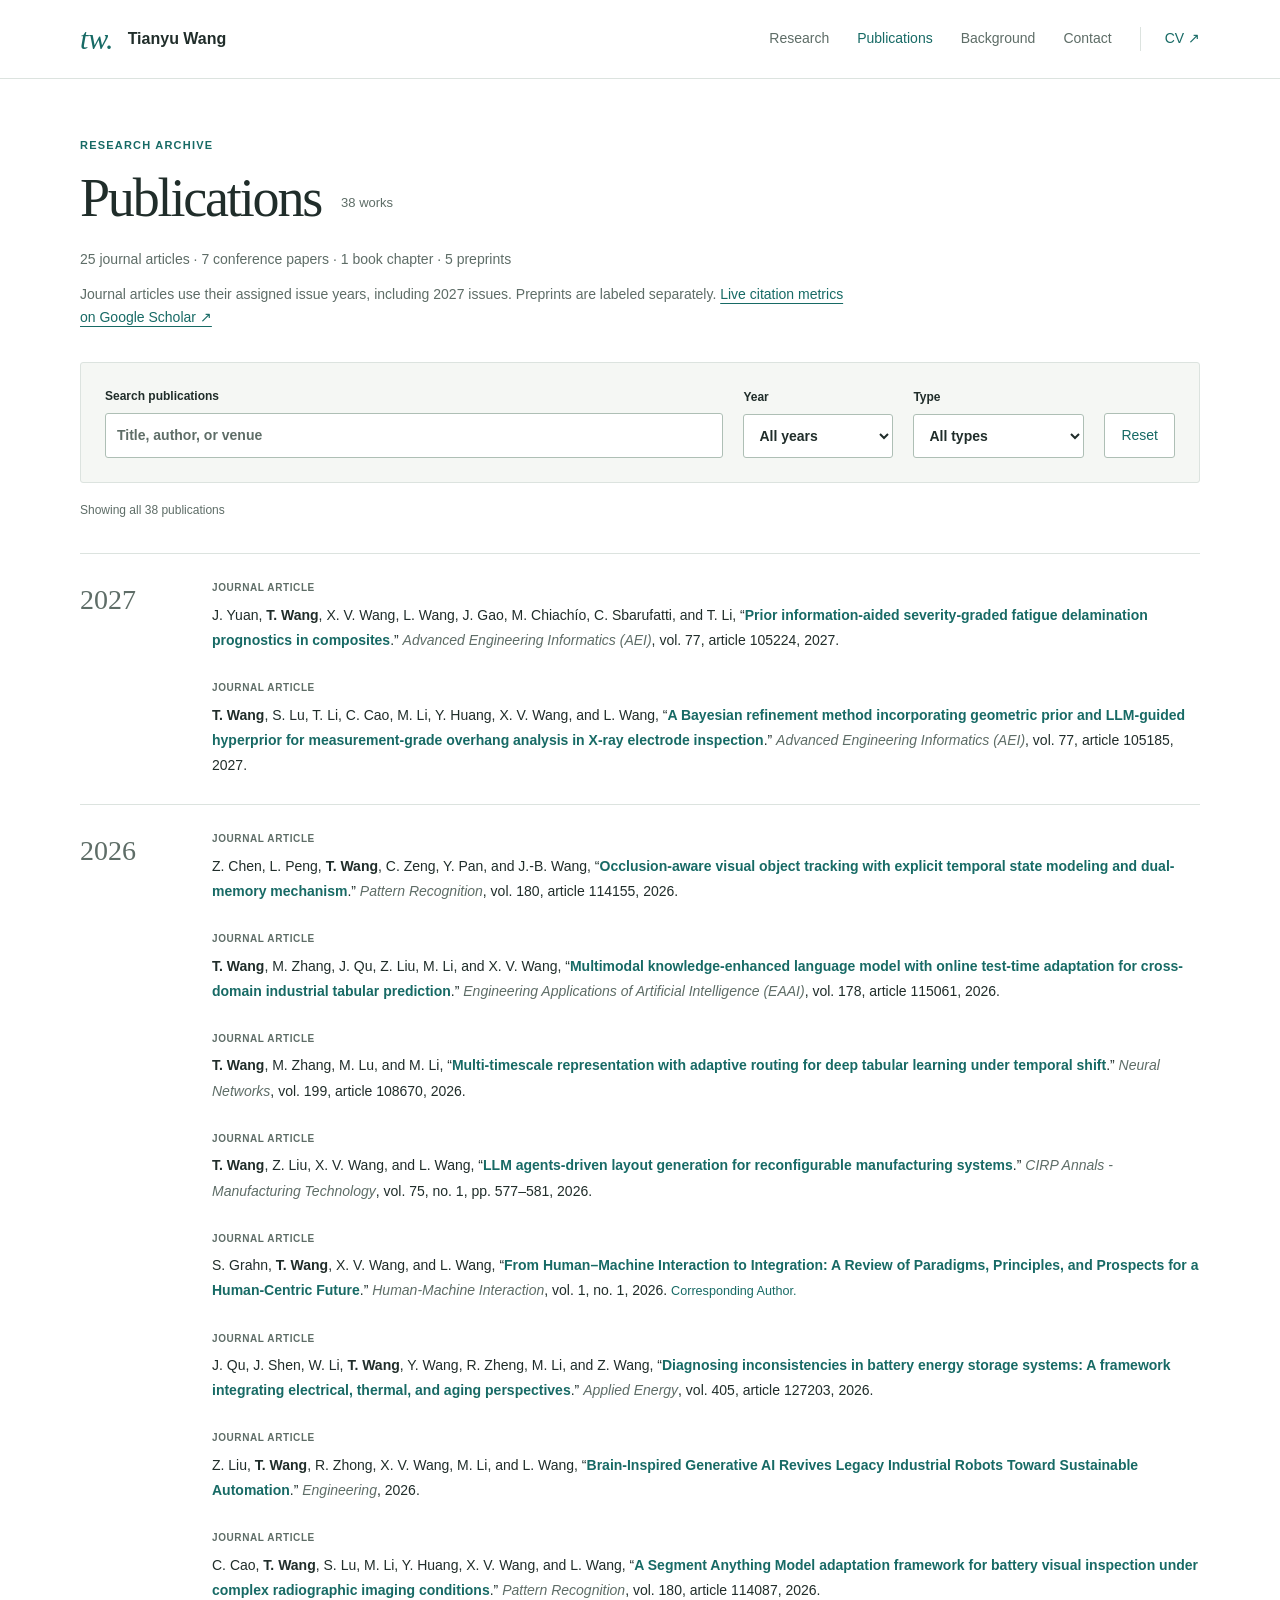
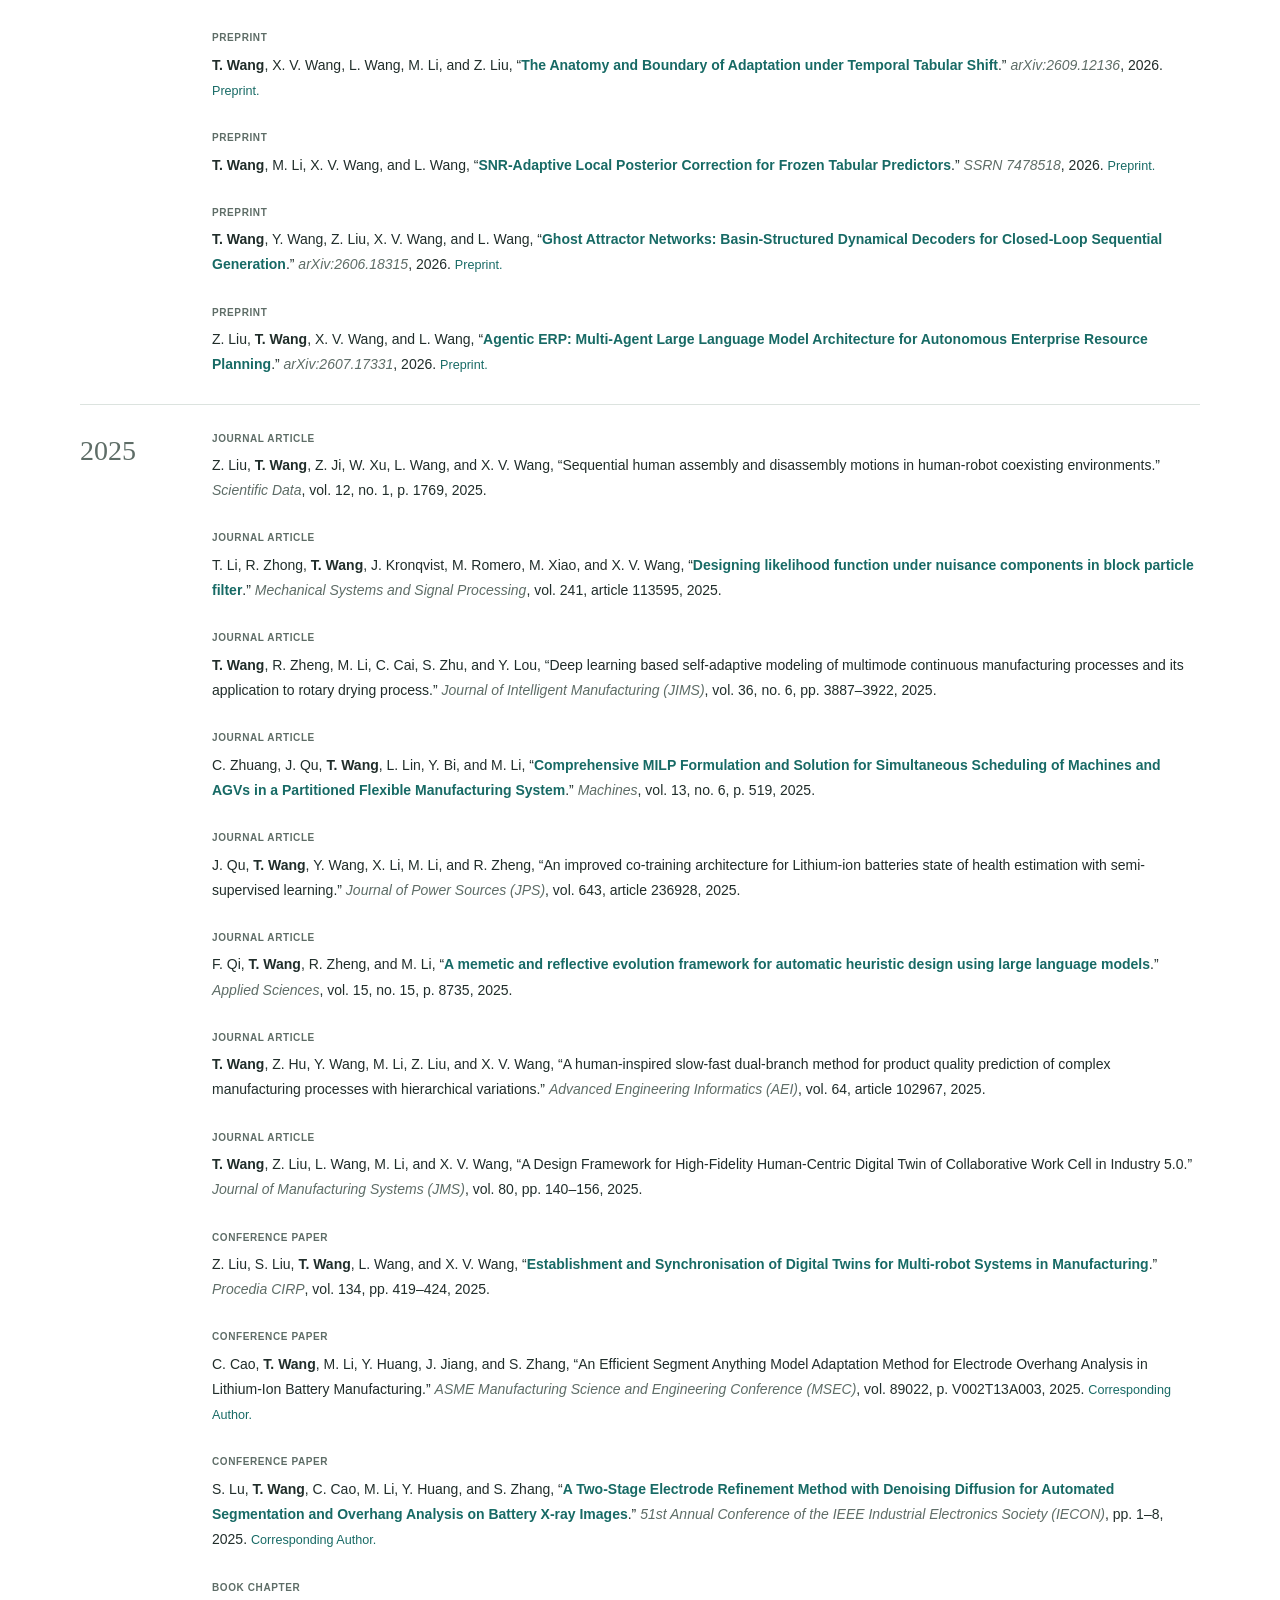
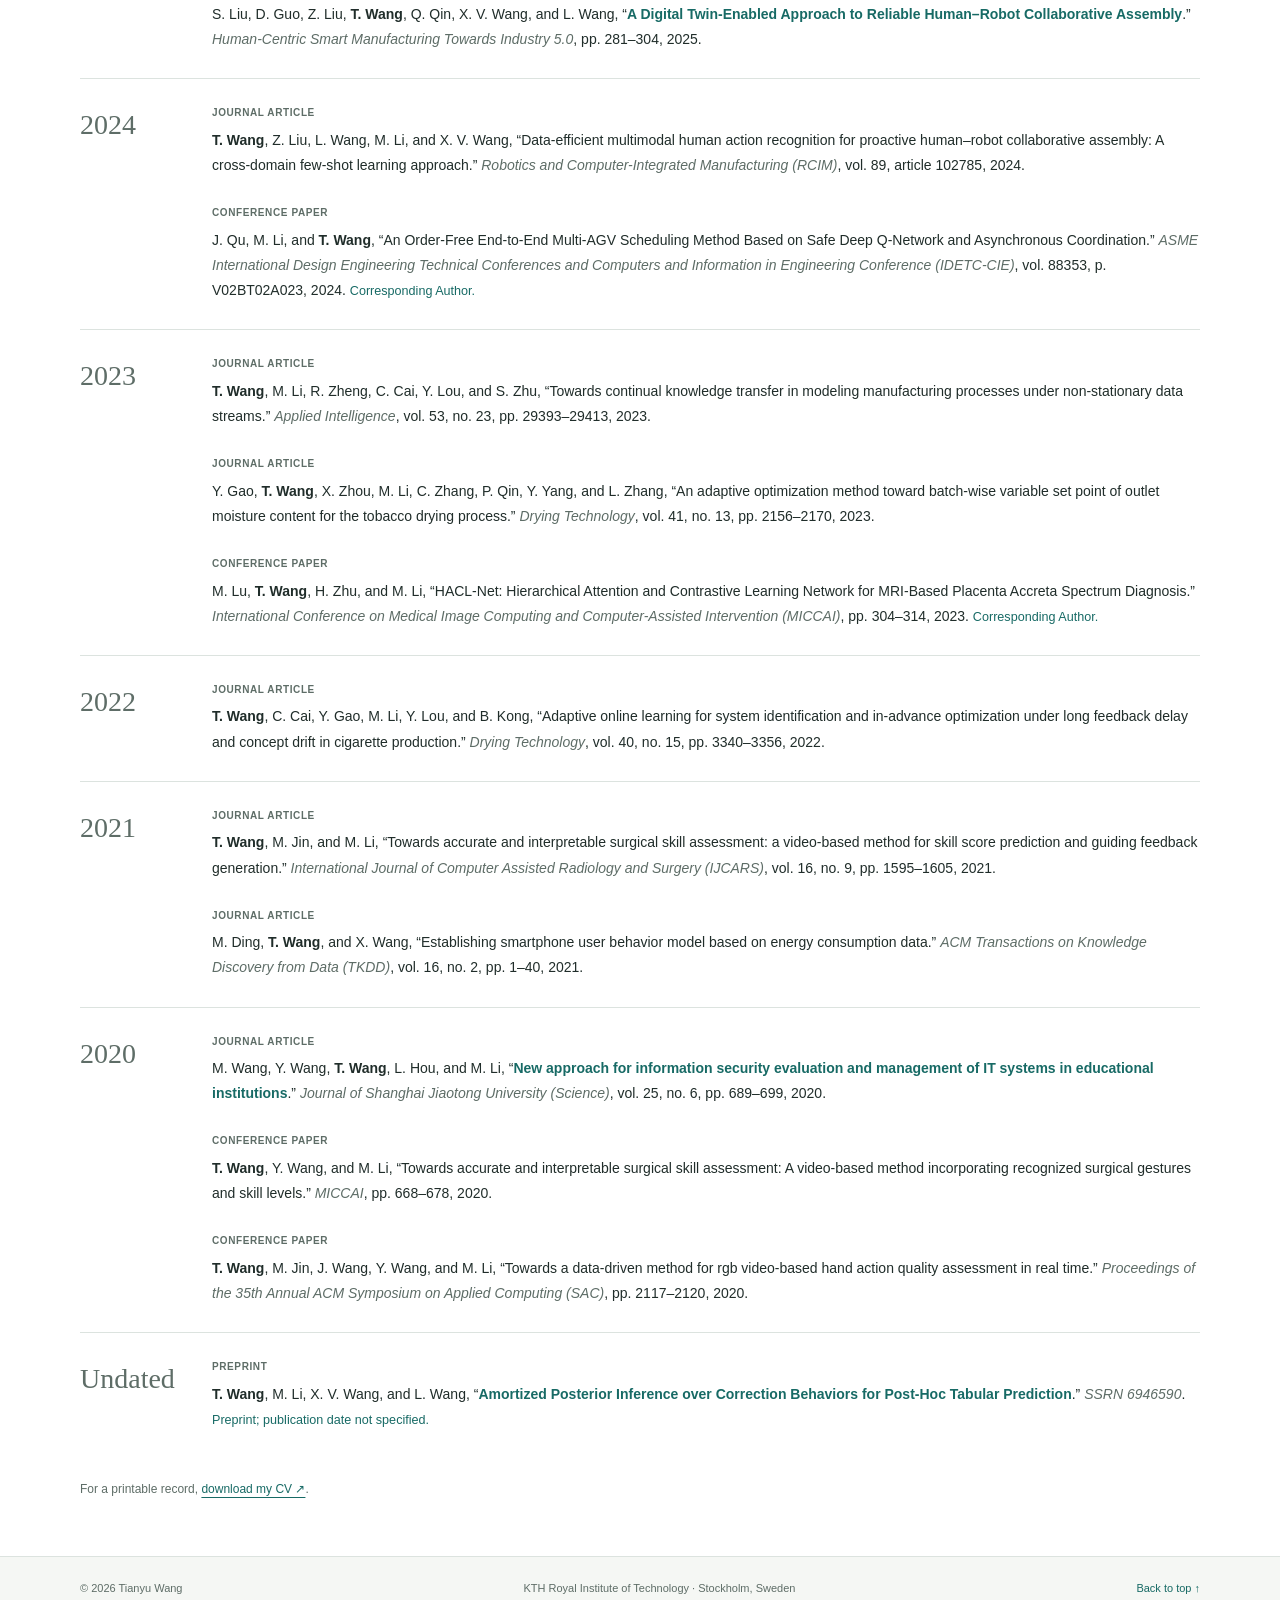
==== publications.html @ 278e2c00 "Redesign academic homepage around representative research" ====
<!DOCTYPE html>
<html lang="en">
<head>
  <meta charset="UTF-8">
  <meta name="viewport" content="width=device-width, initial-scale=1">
  <meta name="color-scheme" content="light">
  <meta name="theme-color" content="#ffffff">
  <meta name="description" content="Tianyu Wang is a postdoctoral researcher at KTH working on industrial AI, LLM agents, physical AI, and human–robot collaboration.">
  <title>Publications · Tianyu Wang</title>
  <link rel="icon" href="images/favicon.svg" type="image/svg+xml">
  <link rel="stylesheet" href="css/style.css">
  <script type="module" src="js/main.js"></script>
</head>
<body>
<a class="skip-link" href="#main">Skip to content</a>
<header class="site-header"><div class="container header-inner">
  <a class="identity" href="index.html" aria-label="Tianyu Wang, home"><span class="monogram" aria-hidden="true">tw.</span><span>Tianyu Wang</span></a>
  <nav class="desktop-nav" aria-label="Main navigation"><a href="index.html#research">Research</a><a href="publications.html" aria-current="page">Publications</a><a href="index.html#experience">Background</a><a href="index.html#contact">Contact</a><a class="nav-cv" href="CV_Tianyu_Wang.pdf">CV <span aria-hidden="true">↗</span></a></nav>
  <details class="mobile-nav"><summary>Menu <span aria-hidden="true">＋</span></summary><nav aria-label="Mobile navigation"><a href="index.html#research">Research</a><a href="publications.html" aria-current="page">Publications</a><a href="index.html#experience">Background</a><a href="index.html#contact">Contact</a><a href="CV_Tianyu_Wang.pdf">Download CV ↗</a></nav></details>
</div></header>

<main id="main" class="container archive-main"><header class="archive-heading"><p class="eyebrow">Research archive</p><h1>Publications<span class="archive-total">38 works</span></h1><p>25 journal articles · 7 conference papers · 1 book chapter · 5 preprints</p><p class="archive-description">Journal articles use their assigned issue years, including 2027 issues. Preprints are labeled separately. <a href="https://scholar.google.com/citations?user=_Cn0QFAAAAAJ" target="_blank" rel="noopener noreferrer">Live citation metrics on Google Scholar ↗</a></p></header>
<form class="publication-filters" id="publication-filters" aria-label="Filter publications" hidden>
  <label class="search-field">Search publications<input type="search" name="query" placeholder="Title, author, or venue" autocomplete="off"></label>
  <label>Year<select name="year"><option value="">All years</option><option value="2027">2027</option><option value="2026">2026</option><option value="2025">2025</option><option value="2024">2024</option><option value="2023">2023</option><option value="2022">2022</option><option value="2021">2021</option><option value="2020">2020</option><option value="undated">Undated</option></select></label>
  <label>Type<select name="type"><option value="">All types</option><option value="article">Journal articles</option><option value="conference">Conference papers</option><option value="chapter">Book chapters</option><option value="preprint">Preprints</option></select></label>
  <button type="reset" class="filter-reset">Reset</button>
</form><p class="filter-status" id="filter-status" role="status" aria-live="polite">Showing all 38 publications</p><div class="empty-state" id="empty-state" hidden><h2>No matching publications</h2><p>Try another keyword or reset the filters to view the full archive.</p></div>
<div class="archive-list"><section class="publication-group" aria-labelledby="year-2027"><h2 id="year-2027">2027</h2><ol class="archive-items"><li class="archive-publication" data-publication="yuan2027prior" data-type="article" data-year="2027"><span class="publication-type">Journal article</span><div class="citation">J. Yuan, <strong>T. Wang</strong>, X. V. Wang, L. Wang, J. Gao, M. Chiachío, C. Sbarufatti, and T. Li, “<a href="https://doi.org/10.1016/j.aei.2026.105224" target="_blank" rel="noopener noreferrer">Prior information-aided severity-graded fatigue delamination prognostics in composites</a>.” <em>Advanced Engineering Informatics (AEI)</em>, vol. 77, article 105224, 2027.</div></li><li class="archive-publication" data-publication="wang2027bayesian" data-type="article" data-year="2027"><span class="publication-type">Journal article</span><div class="citation"><strong>T. Wang</strong>, S. Lu, T. Li, C. Cao, M. Li, Y. Huang, X. V. Wang, and L. Wang, “<a href="https://doi.org/10.1016/j.aei.2026.105185" target="_blank" rel="noopener noreferrer">A Bayesian refinement method incorporating geometric prior and LLM-guided hyperprior for measurement-grade overhang analysis in X-ray electrode inspection</a>.” <em>Advanced Engineering Informatics (AEI)</em>, vol. 77, article 105185, 2027.</div></li></ol></section><section class="publication-group" aria-labelledby="year-2026"><h2 id="year-2026">2026</h2><ol class="archive-items"><li class="archive-publication" data-publication="chen2026occlusion" data-type="article" data-year="2026"><span class="publication-type">Journal article</span><div class="citation">Z. Chen, L. Peng, <strong>T. Wang</strong>, C. Zeng, Y. Pan, and J.-B. Wang, “<a href="https://doi.org/10.1016/j.patcog.2026.114155" target="_blank" rel="noopener noreferrer">Occlusion-aware visual object tracking with explicit temporal state modeling and dual-memory mechanism</a>.” <em>Pattern Recognition</em>, vol. 180, article 114155, 2026.</div></li><li class="archive-publication" data-publication="wang2026soft" data-type="article" data-year="2026"><span class="publication-type">Journal article</span><div class="citation"><strong>T. Wang</strong>, M. Zhang, J. Qu, Z. Liu, M. Li, and X. V. Wang, “<a href="https://doi.org/10.1016/j.engappai.2026.115061" target="_blank" rel="noopener noreferrer">Multimodal knowledge-enhanced language model with online test-time adaptation for cross-domain industrial tabular prediction</a>.” <em>Engineering Applications of Artificial Intelligence (EAAI)</em>, vol. 178, article 115061, 2026.</div></li><li class="archive-publication" data-publication="wang2026tabular" data-type="article" data-year="2026"><span class="publication-type">Journal article</span><div class="citation"><strong>T. Wang</strong>, M. Zhang, M. Lu, and M. Li, “<a href="https://doi.org/10.1016/j.neunet.2026.108670" target="_blank" rel="noopener noreferrer">Multi-timescale representation with adaptive routing for deep tabular learning under temporal shift</a>.” <em>Neural Networks</em>, vol. 199, article 108670, 2026.</div></li><li class="archive-publication" data-publication="wang2026cirp" data-type="article" data-year="2026"><span class="publication-type">Journal article</span><div class="citation"><strong>T. Wang</strong>, Z. Liu, X. V. Wang, and L. Wang, “<a href="https://doi.org/10.1016/j.cirp.2026.03.015" target="_blank" rel="noopener noreferrer">LLM agents-driven layout generation for reconfigurable manufacturing systems</a>.” <em>CIRP Annals - Manufacturing Technology</em>, vol. 75, no. 1, pp. 577–581, 2026.</div></li><li class="archive-publication" data-publication="grahn2026integration" data-type="article" data-year="2026"><span class="publication-type">Journal article</span><div class="citation">S. Grahn, <strong>T. Wang</strong>, X. V. Wang, and L. Wang, “<a href="https://www.sciltp.com/journals/hmi/articles/2608004893" target="_blank" rel="noopener noreferrer">From Human–Machine Interaction to Integration: A Review of Paradigms, Principles, and Prospects for a Human-Centric Future</a>.” <em>Human-Machine Interaction</em>, vol. 1, no. 1, 2026. <span class="highlight">Corresponding Author.</span></div></li><li class="archive-publication" data-publication="qu2026diagnosing" data-type="article" data-year="2026"><span class="publication-type">Journal article</span><div class="citation">J. Qu, J. Shen, W. Li, <strong>T. Wang</strong>, Y. Wang, R. Zheng, M. Li, and Z. Wang, “<a href="https://doi.org/10.1016/j.apenergy.2025.127203" target="_blank" rel="noopener noreferrer">Diagnosing inconsistencies in battery energy storage systems: A framework integrating electrical, thermal, and aging perspectives</a>.” <em>Applied Energy</em>, vol. 405, article 127203, 2026.</div></li><li class="archive-publication" data-publication="liu2026brain" data-type="article" data-year="2026"><span class="publication-type">Journal article</span><div class="citation">Z. Liu, <strong>T. Wang</strong>, R. Zhong, X. V. Wang, M. Li, and L. Wang, “<a href="https://doi.org/10.1016/j.eng.2026.05.020" target="_blank" rel="noopener noreferrer">Brain-Inspired Generative AI Revives Legacy Industrial Robots Toward Sustainable Automation</a>.” <em>Engineering</em>, 2026.</div></li><li class="archive-publication" data-publication="cao2026segment" data-type="article" data-year="2026"><span class="publication-type">Journal article</span><div class="citation">C. Cao, <strong>T. Wang</strong>, S. Lu, M. Li, Y. Huang, X. V. Wang, and L. Wang, “<a href="https://doi.org/10.1016/j.patcog.2026.114087" target="_blank" rel="noopener noreferrer">A Segment Anything Model adaptation framework for battery visual inspection under complex radiographic imaging conditions</a>.” <em>Pattern Recognition</em>, vol. 180, article 114087, 2026.</div></li><li class="archive-publication" data-publication="wang2026anatomy" data-type="preprint" data-year="2026"><span class="publication-type">Preprint</span><div class="citation"><strong>T. Wang</strong>, X. V. Wang, L. Wang, M. Li, and Z. Liu, “<a href="https://arxiv.org/abs/2609.12136" target="_blank" rel="noopener noreferrer">The Anatomy and Boundary of Adaptation under Temporal Tabular Shift</a>.” <em>arXiv:2609.12136</em>, 2026. <span class="highlight">Preprint.</span></div></li><li class="archive-publication" data-publication="wang2026snr" data-type="preprint" data-year="2026"><span class="publication-type">Preprint</span><div class="citation"><strong>T. Wang</strong>, M. Li, X. V. Wang, and L. Wang, “<a href="https://papers.ssrn.com/sol3/papers.cfm?abstract_id=7478518" target="_blank" rel="noopener noreferrer">SNR-Adaptive Local Posterior Correction for Frozen Tabular Predictors</a>.” <em>SSRN 7478518</em>, 2026. <span class="highlight">Preprint.</span></div></li><li class="archive-publication" data-publication="wang2026ghost" data-type="preprint" data-year="2026"><span class="publication-type">Preprint</span><div class="citation"><strong>T. Wang</strong>, Y. Wang, Z. Liu, X. V. Wang, and L. Wang, “<a href="https://arxiv.org/abs/2606.18315" target="_blank" rel="noopener noreferrer">Ghost Attractor Networks: Basin-Structured Dynamical Decoders for Closed-Loop Sequential Generation</a>.” <em>arXiv:2606.18315</em>, 2026. <span class="highlight">Preprint.</span></div></li><li class="archive-publication" data-publication="liu2026erp" data-type="preprint" data-year="2026"><span class="publication-type">Preprint</span><div class="citation">Z. Liu, <strong>T. Wang</strong>, X. V. Wang, and L. Wang, “<a href="https://arxiv.org/abs/2607.17331" target="_blank" rel="noopener noreferrer">Agentic ERP: Multi-Agent Large Language Model Architecture for Autonomous Enterprise Resource Planning</a>.” <em>arXiv:2607.17331</em>, 2026. <span class="highlight">Preprint.</span></div></li></ol></section><section class="publication-group" aria-labelledby="year-2025"><h2 id="year-2025">2025</h2><ol class="archive-items"><li class="archive-publication" data-publication="liu2025sdata" data-type="article" data-year="2025"><span class="publication-type">Journal article</span><div class="citation">Z. Liu, <strong>T. Wang</strong>, Z. Ji, W. Xu, L. Wang, and X. V. Wang, “Sequential human assembly and disassembly motions in human-robot coexisting environments.” <em>Scientific Data</em>, vol. 12, no. 1, p. 1769, 2025.</div></li><li class="archive-publication" data-publication="li2025likelihood" data-type="article" data-year="2025"><span class="publication-type">Journal article</span><div class="citation">T. Li, R. Zhong, <strong>T. Wang</strong>, J. Kronqvist, M. Romero, M. Xiao, and X. V. Wang, “<a href="https://doi.org/10.1016/j.ymssp.2025.113595" target="_blank" rel="noopener noreferrer">Designing likelihood function under nuisance components in block particle filter</a>.” <em>Mechanical Systems and Signal Processing</em>, vol. 241, article 113595, 2025.</div></li><li class="archive-publication" data-publication="wang2024deep" data-type="article" data-year="2025"><span class="publication-type">Journal article</span><div class="citation"><strong>T. Wang</strong>, R. Zheng, M. Li, C. Cai, S. Zhu, and Y. Lou, “Deep learning based self-adaptive modeling of multimode continuous manufacturing processes and its application to rotary drying process.” <em>Journal of Intelligent Manufacturing (JIMS)</em>, vol. 36, no. 6, pp. 3887–3922, 2025.</div></li><li class="archive-publication" data-publication="zhuang2025milp" data-type="article" data-year="2025"><span class="publication-type">Journal article</span><div class="citation">C. Zhuang, J. Qu, <strong>T. Wang</strong>, L. Lin, Y. Bi, and M. Li, “<a href="https://doi.org/10.3390/machines13060519" target="_blank" rel="noopener noreferrer">Comprehensive MILP Formulation and Solution for Simultaneous Scheduling of Machines and AGVs in a Partitioned Flexible Manufacturing System</a>.” <em>Machines</em>, vol. 13, no. 6, p. 519, 2025.</div></li><li class="archive-publication" data-publication="QU2025236928" data-type="article" data-year="2025"><span class="publication-type">Journal article</span><div class="citation">J. Qu, <strong>T. Wang</strong>, Y. Wang, X. Li, M. Li, and R. Zheng, “An improved co-training architecture for Lithium-ion batteries state of health estimation with semi-supervised learning.” <em>Journal of Power Sources (JPS)</em>, vol. 643, article 236928, 2025.</div></li><li class="archive-publication" data-publication="qi2025memetic" data-type="article" data-year="2025"><span class="publication-type">Journal article</span><div class="citation">F. Qi, <strong>T. Wang</strong>, R. Zheng, and M. Li, “<a href="https://doi.org/10.3390/app15158735" target="_blank" rel="noopener noreferrer">A memetic and reflective evolution framework for automatic heuristic design using large language models</a>.” <em>Applied Sciences</em>, vol. 15, no. 15, p. 8735, 2025.</div></li><li class="archive-publication" data-publication="wang2024neuro" data-type="article" data-year="2025"><span class="publication-type">Journal article</span><div class="citation"><strong>T. Wang</strong>, Z. Hu, Y. Wang, M. Li, Z. Liu, and X. V. Wang, “A human-inspired slow-fast dual-branch method for product quality prediction of complex manufacturing processes with hierarchical variations.” <em>Advanced Engineering Informatics (AEI)</em>, vol. 64, article 102967, 2025.</div></li><li class="archive-publication" data-publication="wang2025jms" data-type="article" data-year="2025"><span class="publication-type">Journal article</span><div class="citation"><strong>T. Wang</strong>, Z. Liu, L. Wang, M. Li, and X. V. Wang, “A Design Framework for High-Fidelity Human-Centric Digital Twin of Collaborative Work Cell in Industry 5.0.” <em>Journal of Manufacturing Systems (JMS)</em>, vol. 80, pp. 140–156, 2025.</div></li><li class="archive-publication" data-publication="liu2025synchronisation" data-type="conference" data-year="2025"><span class="publication-type">Conference paper</span><div class="citation">Z. Liu, S. Liu, <strong>T. Wang</strong>, L. Wang, and X. V. Wang, “<a href="https://doi.org/10.1016/j.procir.2025.02.152" target="_blank" rel="noopener noreferrer">Establishment and Synchronisation of Digital Twins for Multi-robot Systems in Manufacturing</a>.” <em>Procedia CIRP</em>, vol. 134, pp. 419–424, 2025.</div></li><li class="archive-publication" data-publication="cao2025sam" data-type="conference" data-year="2025"><span class="publication-type">Conference paper</span><div class="citation">C. Cao, <strong>T. Wang</strong>, M. Li, Y. Huang, J. Jiang, and S. Zhang, “An Efficient Segment Anything Model Adaptation Method for Electrode Overhang Analysis in Lithium-Ion Battery Manufacturing.” <em>ASME Manufacturing Science and Engineering Conference (MSEC)</em>, vol. 89022, p. V002T13A003, 2025. <span class="highlight">Corresponding Author.</span></div></li><li class="archive-publication" data-publication="lu2025refine" data-type="conference" data-year="2025"><span class="publication-type">Conference paper</span><div class="citation">S. Lu, <strong>T. Wang</strong>, C. Cao, M. Li, Y. Huang, and S. Zhang, “<a href="https://doi.org/10.1109/IECON58223.2025.11221602" target="_blank" rel="noopener noreferrer">A Two-Stage Electrode Refinement Method with Denoising Diffusion for Automated Segmentation and Overhang Analysis on Battery X-ray Images</a>.” <em>51st Annual Conference of the IEEE Industrial Electronics Society (IECON)</em>, pp. 1–8, 2025. <span class="highlight">Corresponding Author.</span></div></li><li class="archive-publication" data-publication="liu2025reliable" data-type="chapter" data-year="2025"><span class="publication-type">Book chapter</span><div class="citation">S. Liu, D. Guo, Z. Liu, <strong>T. Wang</strong>, Q. Qin, X. V. Wang, and L. Wang, “<a href="https://doi.org/10.1007/978-3-031-82170-7_12" target="_blank" rel="noopener noreferrer">A Digital Twin-Enabled Approach to Reliable Human–Robot Collaborative Assembly</a>.” <em>Human-Centric Smart Manufacturing Towards Industry 5.0</em>, pp. 281–304, 2025.</div></li></ol></section><section class="publication-group" aria-labelledby="year-2024"><h2 id="year-2024">2024</h2><ol class="archive-items"><li class="archive-publication" data-publication="wang2024data" data-type="article" data-year="2024"><span class="publication-type">Journal article</span><div class="citation"><strong>T. Wang</strong>, Z. Liu, L. Wang, M. Li, and X. V. Wang, “Data-efficient multimodal human action recognition for proactive human–robot collaborative assembly: A cross-domain few-shot learning approach.” <em>Robotics and Computer-Integrated Manufacturing (RCIM)</em>, vol. 89, article 102785, 2024.</div></li><li class="archive-publication" data-publication="qu2024order" data-type="conference" data-year="2024"><span class="publication-type">Conference paper</span><div class="citation">J. Qu, M. Li, and <strong>T. Wang</strong>, “An Order-Free End-to-End Multi-AGV Scheduling Method Based on Safe Deep Q-Network and Asynchronous Coordination.” <em>ASME International Design Engineering Technical Conferences and Computers and Information in Engineering Conference (IDETC-CIE)</em>, vol. 88353, p. V02BT02A023, 2024. <span class="highlight">Corresponding Author.</span></div></li></ol></section><section class="publication-group" aria-labelledby="year-2023"><h2 id="year-2023">2023</h2><ol class="archive-items"><li class="archive-publication" data-publication="wang2023towards" data-type="article" data-year="2023"><span class="publication-type">Journal article</span><div class="citation"><strong>T. Wang</strong>, M. Li, R. Zheng, C. Cai, Y. Lou, and S. Zhu, “Towards continual knowledge transfer in modeling manufacturing processes under non-stationary data streams.” <em>Applied Intelligence</em>, vol. 53, no. 23, pp. 29393–29413, 2023.</div></li><li class="archive-publication" data-publication="gao2023adaptive" data-type="article" data-year="2023"><span class="publication-type">Journal article</span><div class="citation">Y. Gao, <strong>T. Wang</strong>, X. Zhou, M. Li, C. Zhang, P. Qin, Y. Yang, and L. Zhang, “An adaptive optimization method toward batch-wise variable set point of outlet moisture content for the tobacco drying process.” <em>Drying Technology</em>, vol. 41, no. 13, pp. 2156–2170, 2023.</div></li><li class="archive-publication" data-publication="lu2023hacl" data-type="conference" data-year="2023"><span class="publication-type">Conference paper</span><div class="citation">M. Lu, <strong>T. Wang</strong>, H. Zhu, and M. Li, “HACL-Net: Hierarchical Attention and Contrastive Learning Network for MRI-Based Placenta Accreta Spectrum Diagnosis.” <em>International Conference on Medical Image Computing and Computer-Assisted Intervention (MICCAI)</em>, pp. 304–314, 2023. <span class="highlight">Corresponding Author.</span></div></li></ol></section><section class="publication-group" aria-labelledby="year-2022"><h2 id="year-2022">2022</h2><ol class="archive-items"><li class="archive-publication" data-publication="wang2022adaptive" data-type="article" data-year="2022"><span class="publication-type">Journal article</span><div class="citation"><strong>T. Wang</strong>, C. Cai, Y. Gao, M. Li, Y. Lou, and B. Kong, “Adaptive online learning for system identification and in-advance optimization under long feedback delay and concept drift in cigarette production.” <em>Drying Technology</em>, vol. 40, no. 15, pp. 3340–3356, 2022.</div></li></ol></section><section class="publication-group" aria-labelledby="year-2021"><h2 id="year-2021">2021</h2><ol class="archive-items"><li class="archive-publication" data-publication="wang2021towards" data-type="article" data-year="2021"><span class="publication-type">Journal article</span><div class="citation"><strong>T. Wang</strong>, M. Jin, and M. Li, “Towards accurate and interpretable surgical skill assessment: a video-based method for skill score prediction and guiding feedback generation.” <em>International Journal of Computer Assisted Radiology and Surgery (IJCARS)</em>, vol. 16, no. 9, pp. 1595–1605, 2021.</div></li><li class="archive-publication" data-publication="ding2021establishing" data-type="article" data-year="2021"><span class="publication-type">Journal article</span><div class="citation">M. Ding, <strong>T. Wang</strong>, and X. Wang, “Establishing smartphone user behavior model based on energy consumption data.” <em>ACM Transactions on Knowledge Discovery from Data (TKDD)</em>, vol. 16, no. 2, pp. 1–40, 2021.</div></li></ol></section><section class="publication-group" aria-labelledby="year-2020"><h2 id="year-2020">2020</h2><ol class="archive-items"><li class="archive-publication" data-publication="wang2020security" data-type="article" data-year="2020"><span class="publication-type">Journal article</span><div class="citation">M. Wang, Y. Wang, <strong>T. Wang</strong>, L. Hou, and M. Li, “<a href="https://doi.org/10.1007/s12204-020-2231-y" target="_blank" rel="noopener noreferrer">New approach for information security evaluation and management of IT systems in educational institutions</a>.” <em>Journal of Shanghai Jiaotong University (Science)</em>, vol. 25, no. 6, pp. 689–699, 2020.</div></li><li class="archive-publication" data-publication="wang2020miccai" data-type="conference" data-year="2020"><span class="publication-type">Conference paper</span><div class="citation"><strong>T. Wang</strong>, Y. Wang, and M. Li, “Towards accurate and interpretable surgical skill assessment: A video-based method incorporating recognized surgical gestures and skill levels.” <em>MICCAI</em>, pp. 668–678, 2020.</div></li><li class="archive-publication" data-publication="wang2020towards" data-type="conference" data-year="2020"><span class="publication-type">Conference paper</span><div class="citation"><strong>T. Wang</strong>, M. Jin, J. Wang, Y. Wang, and M. Li, “Towards a data-driven method for rgb video-based hand action quality assessment in real time.” <em>Proceedings of the 35th Annual ACM Symposium on Applied Computing (SAC)</em>, pp. 2117–2120, 2020.</div></li></ol></section><section class="publication-group" aria-labelledby="year-undated"><h2 id="year-undated">Undated</h2><ol class="archive-items"><li class="archive-publication" data-publication="wangamortized" data-type="preprint" data-year=""><span class="publication-type">Preprint</span><div class="citation"><strong>T. Wang</strong>, M. Li, X. V. Wang, and L. Wang, “<a href="https://papers.ssrn.com/sol3/papers.cfm?abstract_id=6946590" target="_blank" rel="noopener noreferrer">Amortized Posterior Inference over Correction Behaviors for Post-Hoc Tabular Prediction</a>.” <em>SSRN 6946590</em>. <span class="highlight">Preprint; publication date not specified.</span></div></li></ol></section></div><p class="archive-footnote">For a printable record, <a href="CV_Tianyu_Wang.pdf">download my CV ↗</a>.</p></main>
<footer class="site-footer"><div class="container footer-inner"><p>© 2026 Tianyu Wang</p><p>KTH Royal Institute of Technology · Stockholm, Sweden</p><a href="#main">Back to top ↑</a></div></footer>
</body>
</html>
---- css/style.css ----
:root {
  --ink: #202d2a;
  --muted: #5e6d67;
  --accent: #176a65;
  --accent-dark: #104c48;
  --line: #dce3df;
  --paper: #f5f7f4;
  --soft: #eaf1ed;
}
* { box-sizing: border-box; }
html { scroll-behavior: smooth; scroll-padding-top: 100px; }
body { margin: 0; color: var(--ink); background: #fff; font: 16px/1.65 -apple-system, BlinkMacSystemFont, 'Segoe UI', sans-serif; -webkit-font-smoothing: antialiased; }
h1, h2, h3, h4, p, figure { margin: 0; }
a { color: var(--accent); text-underline-offset: 4px; text-decoration-thickness: 1px; }
a:hover { color: var(--accent-dark); }
a, button, input, select, summary { -webkit-tap-highlight-color: transparent; }
:focus-visible { outline: 3px solid var(--accent); outline-offset: 5px; border-radius: 2px; }
img { max-width: 100%; height: auto; display: block; }
[hidden] { display: none !important; }
.container { width: min(1120px, calc(100% - 80px)); margin-inline: auto; }
.skip-link { position: fixed; top: 8px; left: 16px; z-index: 20; padding: 8px 16px; background: #fff; transform: translateY(-160%); }
.skip-link:focus { transform: none; }
.site-header { position: sticky; top: 0; background: rgba(255,255,255,.97); z-index: 10; border-bottom: 1px solid var(--line); }
.header-inner { min-height: 78px; display: flex; align-items: center; justify-content: space-between; gap: 24px; }
.identity { display: inline-flex; align-items: center; gap: 14px; color: var(--ink); font-weight: 600; text-decoration: none; white-space: nowrap; }
.monogram { font: italic 30px/1 Georgia, serif; color: var(--accent); }
.desktop-nav { display: flex; align-items: center; gap: 28px; font-size: 14px; }
.desktop-nav a { color: var(--muted); text-decoration: none; }
.desktop-nav a:hover, .desktop-nav a[aria-current] { color: var(--accent); }
.desktop-nav .nav-cv { color: var(--accent); border-left: 1px solid var(--line); padding-left: 24px; }
.mobile-nav { display: none; }
.eyebrow { color: var(--accent); font-size: 11px; line-height: 1.5; font-weight: 650; letter-spacing: .11em; text-transform: uppercase; }
.hero { padding: 76px 0 54px; display: grid; grid-template-columns: minmax(0, 1fr) 240px; gap: 88px; align-items: center; }
.hero h1 { font: 64px/1.1 Georgia, 'Times New Roman', serif; letter-spacing: -.045em; margin: 16px 0 22px; }
.name-degree { font: 13px/1.4 -apple-system, BlinkMacSystemFont, 'Segoe UI', sans-serif; color: var(--muted); letter-spacing: 0; display: inline-block; vertical-align: top; margin: 8px 0 0 14px; }
.hero-focus { font: 34px/1.22 Georgia, 'Times New Roman', serif; letter-spacing: -.02em; }
.hero-focus em { color: var(--accent); font-weight: normal; }
.hero-intro { max-width: 630px; margin: 22px 0 26px; color: var(--muted); font-size: 17px; line-height: 1.7; }
.hero-links { display: flex; flex-wrap: wrap; gap: 24px; align-items: center; }
.button { background: var(--accent); border: 1px solid var(--accent); color: white; padding: 11px 18px; display: inline-flex; gap: 20px; align-items: center; text-decoration: none; font-size: 14px; border-radius: 3px; }
.button:hover { color: white; background: var(--accent-dark); }
.text-link { font-size: 14px; font-weight: 550; white-space: nowrap; }
.social-links { display: flex; flex-wrap: wrap; gap: 22px; margin-top: 26px; font-size: 12px; }
.social-links a { color: var(--muted); text-decoration: none; }
.social-links a:hover { color: var(--accent); text-decoration: underline; }
.portrait { align-self: center; }
.portrait img { width: 240px; height: 285px; object-fit: cover; object-position: center 35%; border-radius: 3px; background: var(--paper); }
.portrait figcaption { font-size: 11px; line-height: 1.8; margin-top: 16px; color: var(--muted); }
.about-strip { display: grid; grid-template-columns: minmax(0,1.7fr) minmax(0,1fr); gap: 70px; padding: 28px 0 34px; border-top: 1px solid var(--line); border-bottom: 1px solid var(--line); font-size: 14px; color: var(--muted); }
.about-strip strong { color: var(--ink); font-weight: 550; }
.research-directions { display: grid; align-content: start; gap: 5px; color: var(--accent); font-size: 12px; padding-left: 22px; border-left: 1px solid var(--line); }
.research-directions span::before { content: '↳'; margin-right: 9px; }
.section { padding: 58px 0; border-bottom: 1px solid var(--line); }
.section-heading { display: flex; justify-content: space-between; align-items: flex-end; gap: 40px; margin-bottom: 30px; }
.section-heading h2 { font: 32px/1.25 Georgia, serif; letter-spacing: -.025em; margin-top: 9px; }
.section-heading > p { max-width: 320px; color: var(--muted); font-size: 13px; }
.section-heading > a { margin-bottom: 3px; }
.research-row { display: grid; grid-template-columns: 300px minmax(0, 1fr); gap: 36px; padding: 28px 0; border-top: 1px solid var(--line); }
.research-row:last-child { padding-bottom: 0; }
.research-visual { background: var(--paper); min-height: 174px; display: flex; align-items: center; justify-content: center; border-radius: 3px; overflow: hidden; }
.research-visual img { width: 100%; height: 174px; object-fit: contain; padding: 10px; transition: transform .2s ease; }
.research-visual:hover img { transform: scale(1.025); }
.research-copy h3 { font-size: 21px; font-weight: 600; line-height: 1.35; letter-spacing: -.02em; margin: 8px 0 10px; }
.research-copy > p:not(.eyebrow) { color: var(--muted); font-size: 14px; line-height: 1.7; }
.research-meta { display: flex; justify-content: space-between; align-items: baseline; flex-wrap: wrap; gap: 10px 20px; font-size: 12px; margin-top: 16px; }
.research-meta span { color: var(--muted); }
.research-meta a { font-weight: 550; }
.selected-publications { padding: 0; margin: 0; list-style: none; }
.selected-publication { display: grid; grid-template-columns: 64px minmax(0, 1fr); gap: 16px; padding: 19px 0; border-top: 1px solid var(--line); font-size: 14px; line-height: 1.8; }
.publication-year { color: var(--muted); font-size: 12px; padding-top: 3px; font-variant-numeric: tabular-nums; }
.selected-publication strong, .citation strong { color: var(--ink); font-weight: 650; }
.selected-publication em, .citation em { color: var(--muted); }
.selected-publication a, .citation a { text-decoration: none; font-weight: 550; }
.selected-publication a:hover, .citation a:hover { text-decoration: underline; }
.highlight { color: var(--accent); font-size: .9em; }
.section-note, .archive-footnote { color: var(--muted); font-size: 12px; margin-top: 22px; }
.background-grid { display: grid; grid-template-columns: 1fr 1fr; gap: 70px; }
.small-heading { font-weight: 600; font-size: 12px; text-transform: uppercase; letter-spacing: .08em; margin-bottom: 20px; }
.timeline-row { display: grid; grid-template-columns: 125px minmax(0,1fr); gap: 12px; padding: 16px 0; border-top: 1px solid var(--line); font-size: 13px; }
.timeline-row > span { font-size: 11px; color: var(--muted); padding-top: 3px; }
.timeline-row h4 { font-size: 14px; line-height: 1.5; font-weight: 600; margin-bottom: 4px; }
.timeline-row .muted { font-size: 12px; color: var(--muted); margin-top: 3px; }
.contact-section { display: grid; grid-template-columns: minmax(0, 1fr) minmax(0, .7fr); gap: 60px; padding: 56px 0 64px; align-items: center; }
.contact-section h2 { font: 32px/1.25 Georgia, serif; letter-spacing: -.025em; margin: 12px 0 16px; }
.contact-section > div > p:not(.eyebrow) { font-size: 13px; color: var(--muted); max-width: 430px; }
.email-link { font: 24px/1.4 Georgia, serif; }
.contact-details p { color: var(--muted); font-size: 12px; margin-top: 18px; }
.site-footer { border-top: 1px solid var(--line); background: var(--paper); padding: 22px 0; color: var(--muted); font-size: 11px; }
.footer-inner { display: flex; justify-content: space-between; gap: 18px; align-items: center; }
.site-footer a { text-decoration: none; }
.archive-main { padding-top: 58px; padding-bottom: 56px; }
.archive-heading h1 { font: 54px/1.2 Georgia, serif; letter-spacing: -.04em; margin: 12px 0 18px; }
.archive-total { font: 13px/1.5 -apple-system, BlinkMacSystemFont, 'Segoe UI', sans-serif; letter-spacing: 0; margin-left: 20px; color: var(--muted); white-space: nowrap; vertical-align: middle; }
.archive-heading > p { color: var(--muted); font-size: 14px; }
.archive-heading .eyebrow { color: var(--accent); font-size: 11px; }
.archive-description { max-width: 780px; margin-top: 12px; }
.publication-filters { display: flex; gap: 20px; align-items: flex-end; padding: 24px; margin-top: 32px; background: var(--paper); border: 1px solid var(--line); border-radius: 3px; }
.publication-filters label { display: grid; gap: 7px; font-size: 12px; font-weight: 550; min-width: 150px; }
.publication-filters .search-field { flex: 1; min-width: 0; }
input, select, button { font: inherit; }
.publication-filters input, .publication-filters select { border: 1px solid #aebfb5; border-radius: 3px; background: #fff; padding: 10px 11px; width: 100%; color: var(--ink); font-size: 14px; min-height: 44px; }
.publication-filters input::placeholder { color: var(--muted); }
.filter-reset { background: #fff; color: var(--accent); border: 1px solid #aebfb5; border-radius: 3px; padding: 10px 16px; cursor: pointer; min-height: 44px; font-size: 14px; }
.filter-reset:hover { border-color: var(--accent); }
.filter-status { color: var(--muted); font-size: 12px; margin: 18px 0 32px; }
.publication-group { display: grid; grid-template-columns: 100px minmax(0, 1fr); gap: 32px; padding: 26px 0; border-top: 1px solid var(--line); }
.publication-group h2 { font: 28px/1.4 Georgia, serif; color: var(--muted); }
.archive-items { list-style: none; margin: 0; padding: 0; }
.archive-publication { margin-bottom: 27px; }
.archive-publication:last-child { margin-bottom: 0; }
.publication-type { display: block; color: var(--muted); font-size: 10px; letter-spacing: .06em; text-transform: uppercase; font-weight: 550; margin-bottom: 6px; }
.citation { font-size: 14px; line-height: 1.8; }
.empty-state { text-align: center; padding: 70px 20px; border-top: 1px solid var(--line); }
.empty-state h2 { font: 28px/1.3 Georgia, serif; margin-bottom: 12px; }
.empty-state p { color: var(--muted); font-size: 14px; }
@media (max-width: 900px) {
  .container { width: calc(100% - 48px); }
  .hero { gap: 40px; grid-template-columns: minmax(0,1fr) 190px; }
  .portrait img { width: 190px; height: 230px; }
  .hero h1 { font-size: 54px; }
  .hero-focus { font-size: 28px; }
  .desktop-nav { gap: 18px; }
  .research-row { grid-template-columns: 240px minmax(0,1fr); gap: 25px; }
  .about-strip, .background-grid { gap: 32px; }
  .timeline-row { grid-template-columns: 1fr; gap: 7px; }
  .publication-filters { gap: 12px; padding: 18px; flex-wrap: wrap; }
  .publication-filters .search-field { flex-basis: 100%; }
  .publication-filters label:not(.search-field) { flex: 1; }
}
@media (max-width: 620px) {
  html { scroll-padding-top: 90px; }
  .container { width: calc(100% - 40px); }
  .header-inner { min-height: 66px; }
  .identity { gap: 10px; font-size: 14px; }
  .monogram { font-size: 27px; }
  .desktop-nav { display: none; }
  .mobile-nav { display: block; font-size: 13px; }
  .mobile-nav summary { cursor: pointer; list-style: none; padding: 10px 0 10px 15px; color: var(--accent); }
  .mobile-nav summary::-webkit-details-marker { display: none; }
  .mobile-nav summary span { margin-left: 6px; }
  .mobile-nav[open] summary span { display: inline-block; transform: rotate(45deg); }
  .mobile-nav nav { position: absolute; left: 0; right: 0; top: 66px; background: white; border-bottom: 1px solid var(--line); padding: 12px 20px 20px; display: grid; }
  .mobile-nav nav a { padding: 12px 0; text-decoration: none; border-bottom: 1px solid var(--line); }
  .mobile-nav nav a:last-child { border: 0; }
  .hero { padding: 40px 0 32px; gap: 26px; grid-template-columns: minmax(0,1fr) 84px; align-items: start; }
  .hero-copy { display: contents; }
  .hero .eyebrow { grid-column: 1 / -1; font-size: 10px; }
  .hero h1 { grid-column: 1; font-size: 43px; margin: -10px 0 0; line-height: 1.1; }
  .name-degree { display: block; font-size: 11px; margin: 10px 0 0; }
  .hero-focus { grid-column: 1 / -1; font-size: 28px; line-height: 1.3; margin-top: 3px; }
  .hero-intro { grid-column: 1 / -1; margin: -8px 0 0; font-size: 15px; line-height: 1.75; }
  .hero-links { grid-column: 1 / -1; gap: 18px; }
  .button, .text-link { font-size: 12px; }
  .button { gap: 12px; padding: 11px 13px; }
  .social-links { grid-column: 1 / -1; font-size: 11px; gap: 17px; margin-top: -5px; }
  .portrait { grid-column: 2; grid-row: 2; align-self: start; margin-top: -12px; }
  .portrait img { width: 84px; height: 94px; }
  .portrait figcaption { display: none; }
  .about-strip { grid-template-columns: 1fr; gap: 20px; padding: 24px 0; font-size: 13px; }
  .research-directions { padding-left: 0; border: 0; font-size: 11px; gap: 6px; }
  .section { padding: 38px 0; }
  .section-heading { display: block; margin-bottom: 22px; }
  .section-heading h2 { font-size: 29px; }
  .section-heading > p { margin-top: 12px; max-width: none; font-size: 12px; }
  .section-heading > a { display: inline-block; margin-top: 15px; }
  .research-row { grid-template-columns: 1fr; gap: 18px; padding: 24px 0; }
  .research-visual { min-height: 155px; }
  .research-visual img { height: 180px; }
  .research-copy h3 { font-size: 20px; }
  .research-copy > p:not(.eyebrow) { font-size: 13px; }
  .research-meta { font-size: 11px; }
  .selected-publication { grid-template-columns: 1fr; gap: 7px; font-size: 13px; padding: 18px 0; }
  .publication-year { padding: 0; font-size: 11px; }
  .background-grid { grid-template-columns: 1fr; gap: 28px; }
  .timeline-row { grid-template-columns: 118px minmax(0,1fr); gap: 12px; }
  .timeline-row h4 { font-size: 13px; }
  .small-heading { margin-bottom: 14px; }
  .contact-section { padding: 38px 0 42px; grid-template-columns: 1fr; gap: 28px; }
  .contact-section h2 { font-size: 29px; }
  .email-link { font-size: 24px; }
  .footer-inner { display: grid; gap: 8px; }
  .archive-main { padding-top: 36px; }
  .archive-heading h1 { font-size: 43px; }
  .archive-total { display: block; margin: 10px 0 0; font-size: 12px; }
  .archive-heading > p { font-size: 12px; }
  .publication-filters { padding: 16px; gap: 14px 12px; margin-top: 24px; }
  .publication-filters label { min-width: 110px; font-size: 11px; }
  .publication-filters .filter-reset { width: 100%; }
  .publication-group { grid-template-columns: 1fr; gap: 20px; padding: 24px 0; }
  .publication-group h2 { font-size: 27px; }
  .citation { font-size: 13px; overflow-wrap: anywhere; }
  .publication-type { font-size: 10px; }
  .archive-publication { margin-bottom: 25px; }
}
@media (prefers-reduced-motion: reduce) {
  html { scroll-behavior: auto; }
  *, *::before, *::after { transition: none !important; animation: none !important; }
}
@media print {
  .site-header, .site-footer, .publication-filters, .hero-links, .social-links { display: none; }
  .container { width: 100%; }
  .section, .archive-main { padding-top: 20px; padding-bottom: 20px; }
  a { color: inherit; text-decoration: none; }
  .research-row, .archive-publication { break-inside: avoid; }
}
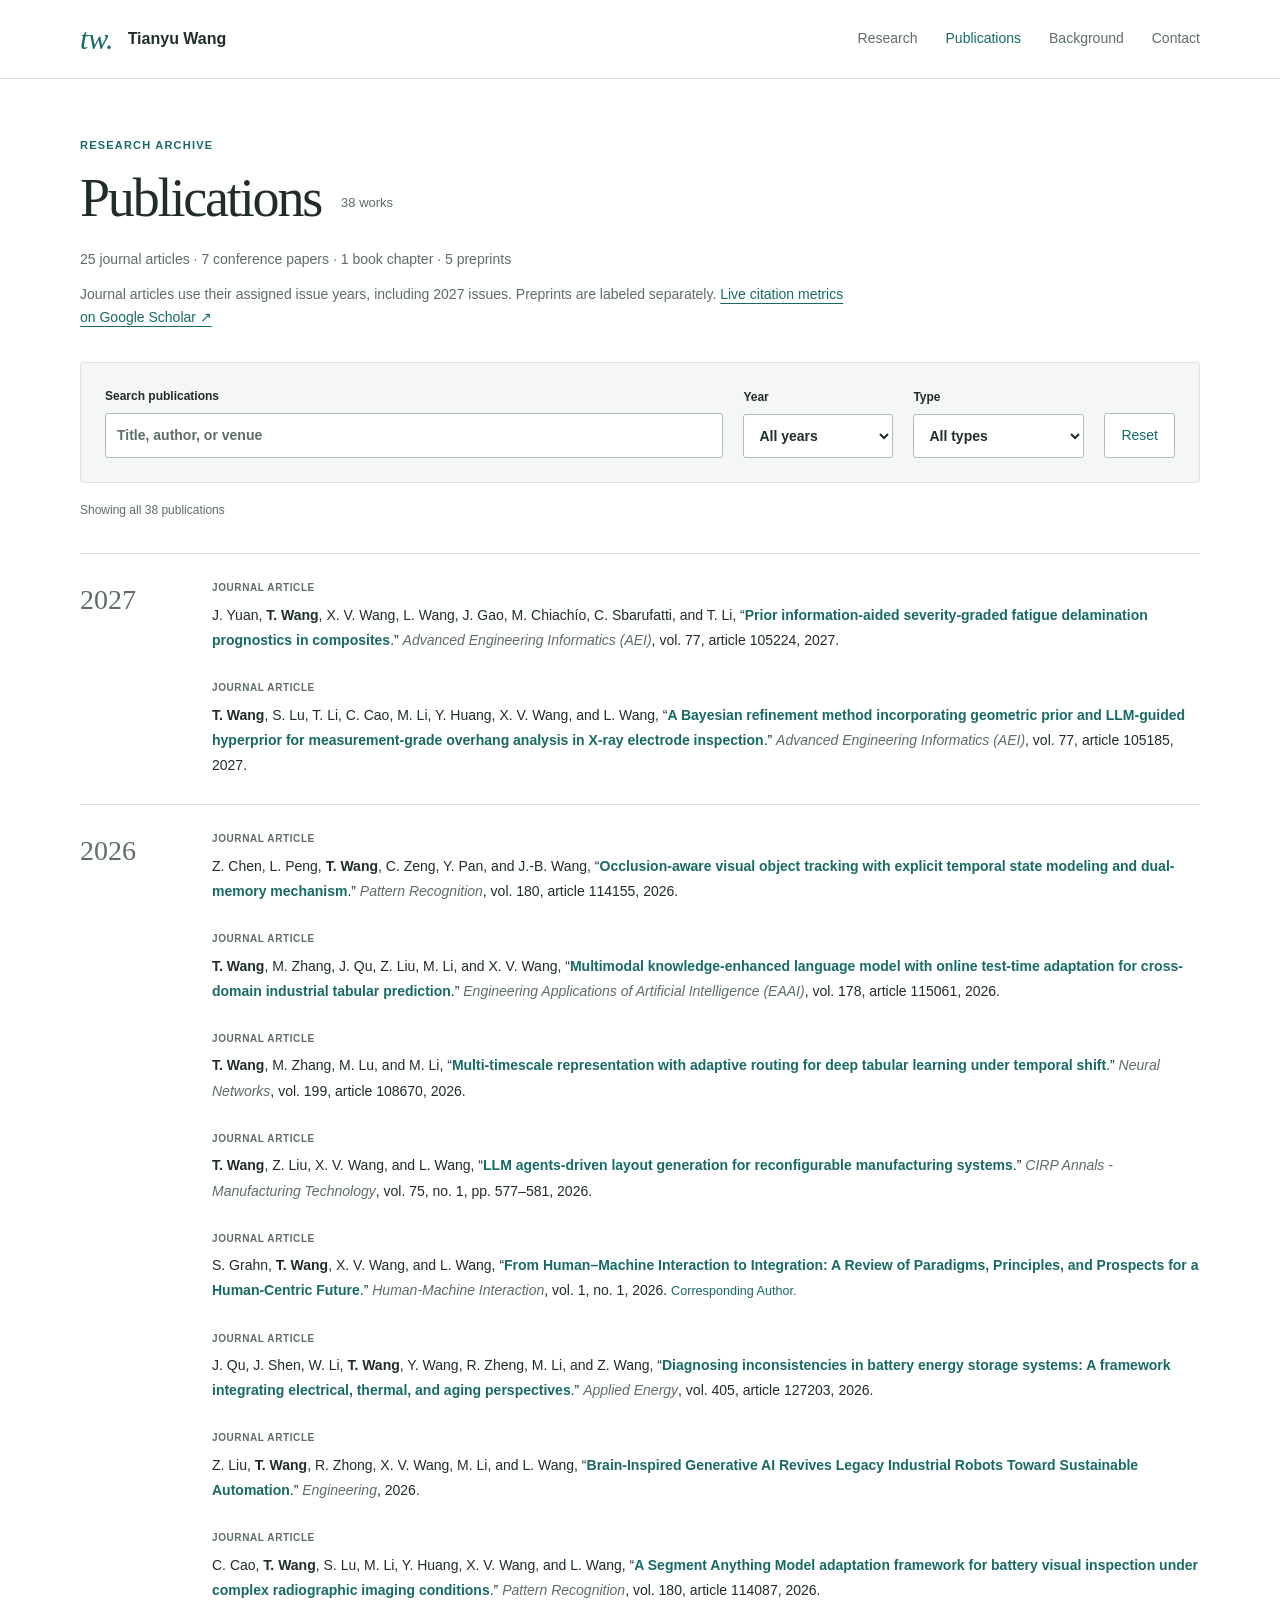
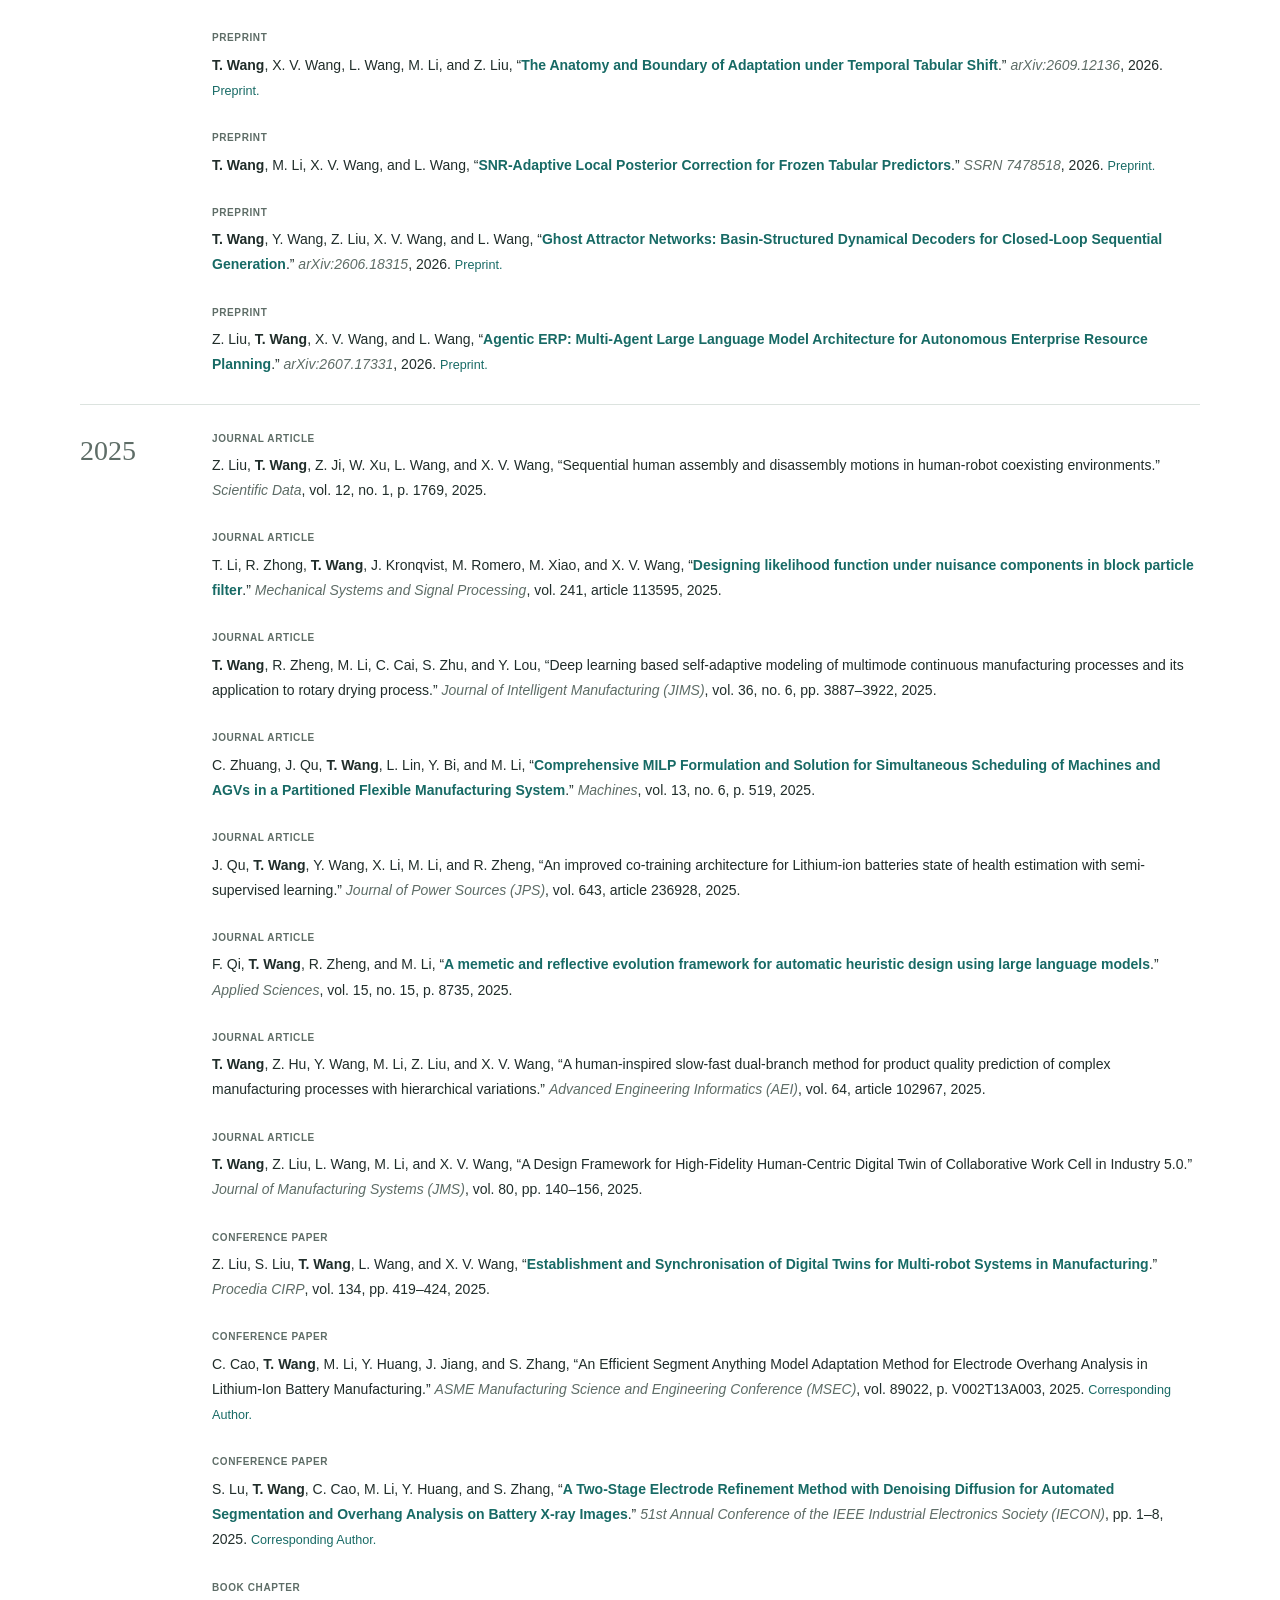
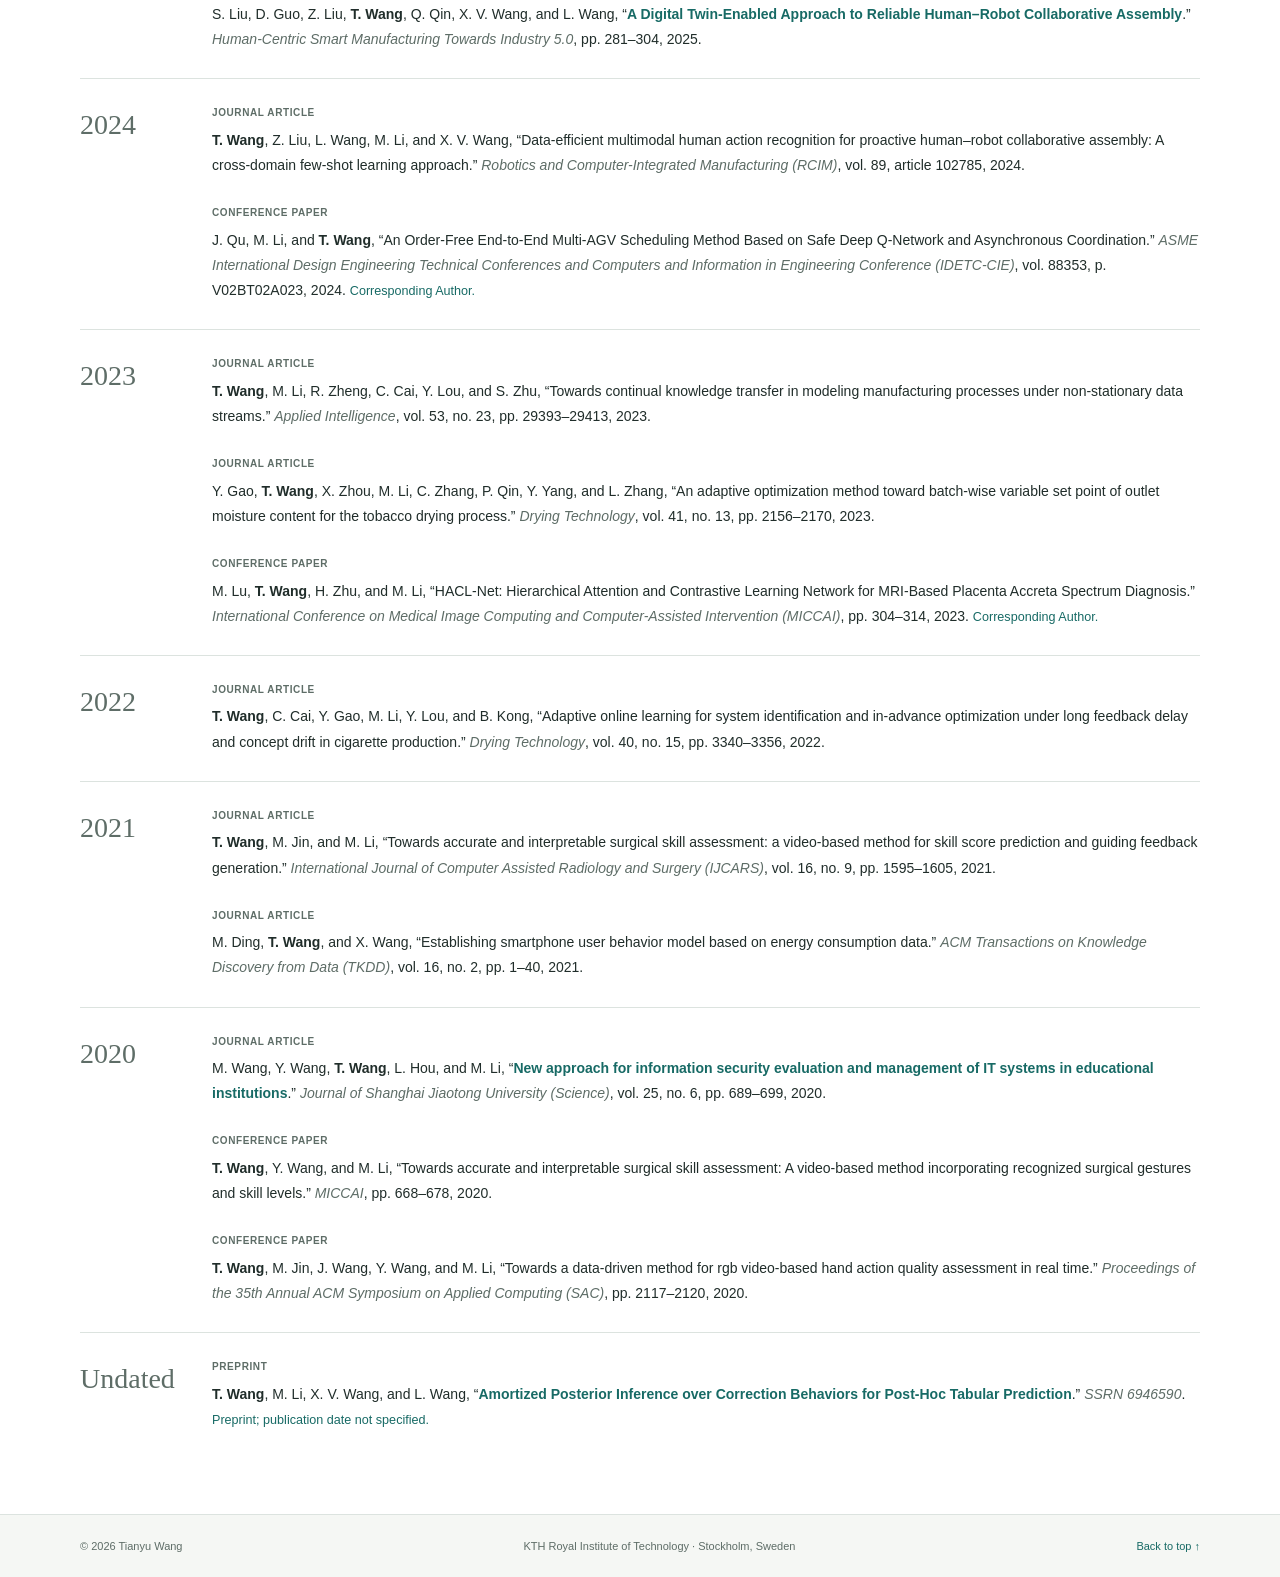
==== commit e372236a: "Remove public CV download from academic website" ====
--- a/publications.html
+++ b/publications.html
@@ -15,8 +15,8 @@
 <a class="skip-link" href="#main">Skip to content</a>
 <header class="site-header"><div class="container header-inner">
   <a class="identity" href="index.html" aria-label="Tianyu Wang, home"><span class="monogram" aria-hidden="true">tw.</span><span>Tianyu Wang</span></a>
-  <nav class="desktop-nav" aria-label="Main navigation"><a href="index.html#research">Research</a><a href="publications.html" aria-current="page">Publications</a><a href="index.html#experience">Background</a><a href="index.html#contact">Contact</a><a class="nav-cv" href="CV_Tianyu_Wang.pdf">CV <span aria-hidden="true">↗</span></a></nav>
-  <details class="mobile-nav"><summary>Menu <span aria-hidden="true">＋</span></summary><nav aria-label="Mobile navigation"><a href="index.html#research">Research</a><a href="publications.html" aria-current="page">Publications</a><a href="index.html#experience">Background</a><a href="index.html#contact">Contact</a><a href="CV_Tianyu_Wang.pdf">Download CV ↗</a></nav></details>
+  <nav class="desktop-nav" aria-label="Main navigation"><a href="index.html#research">Research</a><a href="publications.html" aria-current="page">Publications</a><a href="index.html#experience">Background</a><a href="index.html#contact">Contact</a></nav>
+  <details class="mobile-nav"><summary>Menu <span aria-hidden="true">＋</span></summary><nav aria-label="Mobile navigation"><a href="index.html#research">Research</a><a href="publications.html" aria-current="page">Publications</a><a href="index.html#experience">Background</a><a href="index.html#contact">Contact</a></nav></details>
 </div></header>
 
 <main id="main" class="container archive-main"><header class="archive-heading"><p class="eyebrow">Research archive</p><h1>Publications<span class="archive-total">38 works</span></h1><p>25 journal articles · 7 conference papers · 1 book chapter · 5 preprints</p><p class="archive-description">Journal articles use their assigned issue years, including 2027 issues. Preprints are labeled separately. <a href="https://scholar.google.com/citations?user=_Cn0QFAAAAAJ" target="_blank" rel="noopener noreferrer">Live citation metrics on Google Scholar ↗</a></p></header>
@@ -26,7 +26,7 @@
   <label>Type<select name="type"><option value="">All types</option><option value="article">Journal articles</option><option value="conference">Conference papers</option><option value="chapter">Book chapters</option><option value="preprint">Preprints</option></select></label>
   <button type="reset" class="filter-reset">Reset</button>
 </form><p class="filter-status" id="filter-status" role="status" aria-live="polite">Showing all 38 publications</p><div class="empty-state" id="empty-state" hidden><h2>No matching publications</h2><p>Try another keyword or reset the filters to view the full archive.</p></div>
-<div class="archive-list"><section class="publication-group" aria-labelledby="year-2027"><h2 id="year-2027">2027</h2><ol class="archive-items"><li class="archive-publication" data-publication="yuan2027prior" data-type="article" data-year="2027"><span class="publication-type">Journal article</span><div class="citation">J. Yuan, <strong>T. Wang</strong>, X. V. Wang, L. Wang, J. Gao, M. Chiachío, C. Sbarufatti, and T. Li, “<a href="https://doi.org/10.1016/j.aei.2026.105224" target="_blank" rel="noopener noreferrer">Prior information-aided severity-graded fatigue delamination prognostics in composites</a>.” <em>Advanced Engineering Informatics (AEI)</em>, vol. 77, article 105224, 2027.</div></li><li class="archive-publication" data-publication="wang2027bayesian" data-type="article" data-year="2027"><span class="publication-type">Journal article</span><div class="citation"><strong>T. Wang</strong>, S. Lu, T. Li, C. Cao, M. Li, Y. Huang, X. V. Wang, and L. Wang, “<a href="https://doi.org/10.1016/j.aei.2026.105185" target="_blank" rel="noopener noreferrer">A Bayesian refinement method incorporating geometric prior and LLM-guided hyperprior for measurement-grade overhang analysis in X-ray electrode inspection</a>.” <em>Advanced Engineering Informatics (AEI)</em>, vol. 77, article 105185, 2027.</div></li></ol></section><section class="publication-group" aria-labelledby="year-2026"><h2 id="year-2026">2026</h2><ol class="archive-items"><li class="archive-publication" data-publication="chen2026occlusion" data-type="article" data-year="2026"><span class="publication-type">Journal article</span><div class="citation">Z. Chen, L. Peng, <strong>T. Wang</strong>, C. Zeng, Y. Pan, and J.-B. Wang, “<a href="https://doi.org/10.1016/j.patcog.2026.114155" target="_blank" rel="noopener noreferrer">Occlusion-aware visual object tracking with explicit temporal state modeling and dual-memory mechanism</a>.” <em>Pattern Recognition</em>, vol. 180, article 114155, 2026.</div></li><li class="archive-publication" data-publication="wang2026soft" data-type="article" data-year="2026"><span class="publication-type">Journal article</span><div class="citation"><strong>T. Wang</strong>, M. Zhang, J. Qu, Z. Liu, M. Li, and X. V. Wang, “<a href="https://doi.org/10.1016/j.engappai.2026.115061" target="_blank" rel="noopener noreferrer">Multimodal knowledge-enhanced language model with online test-time adaptation for cross-domain industrial tabular prediction</a>.” <em>Engineering Applications of Artificial Intelligence (EAAI)</em>, vol. 178, article 115061, 2026.</div></li><li class="archive-publication" data-publication="wang2026tabular" data-type="article" data-year="2026"><span class="publication-type">Journal article</span><div class="citation"><strong>T. Wang</strong>, M. Zhang, M. Lu, and M. Li, “<a href="https://doi.org/10.1016/j.neunet.2026.108670" target="_blank" rel="noopener noreferrer">Multi-timescale representation with adaptive routing for deep tabular learning under temporal shift</a>.” <em>Neural Networks</em>, vol. 199, article 108670, 2026.</div></li><li class="archive-publication" data-publication="wang2026cirp" data-type="article" data-year="2026"><span class="publication-type">Journal article</span><div class="citation"><strong>T. Wang</strong>, Z. Liu, X. V. Wang, and L. Wang, “<a href="https://doi.org/10.1016/j.cirp.2026.03.015" target="_blank" rel="noopener noreferrer">LLM agents-driven layout generation for reconfigurable manufacturing systems</a>.” <em>CIRP Annals - Manufacturing Technology</em>, vol. 75, no. 1, pp. 577–581, 2026.</div></li><li class="archive-publication" data-publication="grahn2026integration" data-type="article" data-year="2026"><span class="publication-type">Journal article</span><div class="citation">S. Grahn, <strong>T. Wang</strong>, X. V. Wang, and L. Wang, “<a href="https://www.sciltp.com/journals/hmi/articles/2608004893" target="_blank" rel="noopener noreferrer">From Human–Machine Interaction to Integration: A Review of Paradigms, Principles, and Prospects for a Human-Centric Future</a>.” <em>Human-Machine Interaction</em>, vol. 1, no. 1, 2026. <span class="highlight">Corresponding Author.</span></div></li><li class="archive-publication" data-publication="qu2026diagnosing" data-type="article" data-year="2026"><span class="publication-type">Journal article</span><div class="citation">J. Qu, J. Shen, W. Li, <strong>T. Wang</strong>, Y. Wang, R. Zheng, M. Li, and Z. Wang, “<a href="https://doi.org/10.1016/j.apenergy.2025.127203" target="_blank" rel="noopener noreferrer">Diagnosing inconsistencies in battery energy storage systems: A framework integrating electrical, thermal, and aging perspectives</a>.” <em>Applied Energy</em>, vol. 405, article 127203, 2026.</div></li><li class="archive-publication" data-publication="liu2026brain" data-type="article" data-year="2026"><span class="publication-type">Journal article</span><div class="citation">Z. Liu, <strong>T. Wang</strong>, R. Zhong, X. V. Wang, M. Li, and L. Wang, “<a href="https://doi.org/10.1016/j.eng.2026.05.020" target="_blank" rel="noopener noreferrer">Brain-Inspired Generative AI Revives Legacy Industrial Robots Toward Sustainable Automation</a>.” <em>Engineering</em>, 2026.</div></li><li class="archive-publication" data-publication="cao2026segment" data-type="article" data-year="2026"><span class="publication-type">Journal article</span><div class="citation">C. Cao, <strong>T. Wang</strong>, S. Lu, M. Li, Y. Huang, X. V. Wang, and L. Wang, “<a href="https://doi.org/10.1016/j.patcog.2026.114087" target="_blank" rel="noopener noreferrer">A Segment Anything Model adaptation framework for battery visual inspection under complex radiographic imaging conditions</a>.” <em>Pattern Recognition</em>, vol. 180, article 114087, 2026.</div></li><li class="archive-publication" data-publication="wang2026anatomy" data-type="preprint" data-year="2026"><span class="publication-type">Preprint</span><div class="citation"><strong>T. Wang</strong>, X. V. Wang, L. Wang, M. Li, and Z. Liu, “<a href="https://arxiv.org/abs/2609.12136" target="_blank" rel="noopener noreferrer">The Anatomy and Boundary of Adaptation under Temporal Tabular Shift</a>.” <em>arXiv:2609.12136</em>, 2026. <span class="highlight">Preprint.</span></div></li><li class="archive-publication" data-publication="wang2026snr" data-type="preprint" data-year="2026"><span class="publication-type">Preprint</span><div class="citation"><strong>T. Wang</strong>, M. Li, X. V. Wang, and L. Wang, “<a href="https://papers.ssrn.com/sol3/papers.cfm?abstract_id=7478518" target="_blank" rel="noopener noreferrer">SNR-Adaptive Local Posterior Correction for Frozen Tabular Predictors</a>.” <em>SSRN 7478518</em>, 2026. <span class="highlight">Preprint.</span></div></li><li class="archive-publication" data-publication="wang2026ghost" data-type="preprint" data-year="2026"><span class="publication-type">Preprint</span><div class="citation"><strong>T. Wang</strong>, Y. Wang, Z. Liu, X. V. Wang, and L. Wang, “<a href="https://arxiv.org/abs/2606.18315" target="_blank" rel="noopener noreferrer">Ghost Attractor Networks: Basin-Structured Dynamical Decoders for Closed-Loop Sequential Generation</a>.” <em>arXiv:2606.18315</em>, 2026. <span class="highlight">Preprint.</span></div></li><li class="archive-publication" data-publication="liu2026erp" data-type="preprint" data-year="2026"><span class="publication-type">Preprint</span><div class="citation">Z. Liu, <strong>T. Wang</strong>, X. V. Wang, and L. Wang, “<a href="https://arxiv.org/abs/2607.17331" target="_blank" rel="noopener noreferrer">Agentic ERP: Multi-Agent Large Language Model Architecture for Autonomous Enterprise Resource Planning</a>.” <em>arXiv:2607.17331</em>, 2026. <span class="highlight">Preprint.</span></div></li></ol></section><section class="publication-group" aria-labelledby="year-2025"><h2 id="year-2025">2025</h2><ol class="archive-items"><li class="archive-publication" data-publication="liu2025sdata" data-type="article" data-year="2025"><span class="publication-type">Journal article</span><div class="citation">Z. Liu, <strong>T. Wang</strong>, Z. Ji, W. Xu, L. Wang, and X. V. Wang, “Sequential human assembly and disassembly motions in human-robot coexisting environments.” <em>Scientific Data</em>, vol. 12, no. 1, p. 1769, 2025.</div></li><li class="archive-publication" data-publication="li2025likelihood" data-type="article" data-year="2025"><span class="publication-type">Journal article</span><div class="citation">T. Li, R. Zhong, <strong>T. Wang</strong>, J. Kronqvist, M. Romero, M. Xiao, and X. V. Wang, “<a href="https://doi.org/10.1016/j.ymssp.2025.113595" target="_blank" rel="noopener noreferrer">Designing likelihood function under nuisance components in block particle filter</a>.” <em>Mechanical Systems and Signal Processing</em>, vol. 241, article 113595, 2025.</div></li><li class="archive-publication" data-publication="wang2024deep" data-type="article" data-year="2025"><span class="publication-type">Journal article</span><div class="citation"><strong>T. Wang</strong>, R. Zheng, M. Li, C. Cai, S. Zhu, and Y. Lou, “Deep learning based self-adaptive modeling of multimode continuous manufacturing processes and its application to rotary drying process.” <em>Journal of Intelligent Manufacturing (JIMS)</em>, vol. 36, no. 6, pp. 3887–3922, 2025.</div></li><li class="archive-publication" data-publication="zhuang2025milp" data-type="article" data-year="2025"><span class="publication-type">Journal article</span><div class="citation">C. Zhuang, J. Qu, <strong>T. Wang</strong>, L. Lin, Y. Bi, and M. Li, “<a href="https://doi.org/10.3390/machines13060519" target="_blank" rel="noopener noreferrer">Comprehensive MILP Formulation and Solution for Simultaneous Scheduling of Machines and AGVs in a Partitioned Flexible Manufacturing System</a>.” <em>Machines</em>, vol. 13, no. 6, p. 519, 2025.</div></li><li class="archive-publication" data-publication="QU2025236928" data-type="article" data-year="2025"><span class="publication-type">Journal article</span><div class="citation">J. Qu, <strong>T. Wang</strong>, Y. Wang, X. Li, M. Li, and R. Zheng, “An improved co-training architecture for Lithium-ion batteries state of health estimation with semi-supervised learning.” <em>Journal of Power Sources (JPS)</em>, vol. 643, article 236928, 2025.</div></li><li class="archive-publication" data-publication="qi2025memetic" data-type="article" data-year="2025"><span class="publication-type">Journal article</span><div class="citation">F. Qi, <strong>T. Wang</strong>, R. Zheng, and M. Li, “<a href="https://doi.org/10.3390/app15158735" target="_blank" rel="noopener noreferrer">A memetic and reflective evolution framework for automatic heuristic design using large language models</a>.” <em>Applied Sciences</em>, vol. 15, no. 15, p. 8735, 2025.</div></li><li class="archive-publication" data-publication="wang2024neuro" data-type="article" data-year="2025"><span class="publication-type">Journal article</span><div class="citation"><strong>T. Wang</strong>, Z. Hu, Y. Wang, M. Li, Z. Liu, and X. V. Wang, “A human-inspired slow-fast dual-branch method for product quality prediction of complex manufacturing processes with hierarchical variations.” <em>Advanced Engineering Informatics (AEI)</em>, vol. 64, article 102967, 2025.</div></li><li class="archive-publication" data-publication="wang2025jms" data-type="article" data-year="2025"><span class="publication-type">Journal article</span><div class="citation"><strong>T. Wang</strong>, Z. Liu, L. Wang, M. Li, and X. V. Wang, “A Design Framework for High-Fidelity Human-Centric Digital Twin of Collaborative Work Cell in Industry 5.0.” <em>Journal of Manufacturing Systems (JMS)</em>, vol. 80, pp. 140–156, 2025.</div></li><li class="archive-publication" data-publication="liu2025synchronisation" data-type="conference" data-year="2025"><span class="publication-type">Conference paper</span><div class="citation">Z. Liu, S. Liu, <strong>T. Wang</strong>, L. Wang, and X. V. Wang, “<a href="https://doi.org/10.1016/j.procir.2025.02.152" target="_blank" rel="noopener noreferrer">Establishment and Synchronisation of Digital Twins for Multi-robot Systems in Manufacturing</a>.” <em>Procedia CIRP</em>, vol. 134, pp. 419–424, 2025.</div></li><li class="archive-publication" data-publication="cao2025sam" data-type="conference" data-year="2025"><span class="publication-type">Conference paper</span><div class="citation">C. Cao, <strong>T. Wang</strong>, M. Li, Y. Huang, J. Jiang, and S. Zhang, “An Efficient Segment Anything Model Adaptation Method for Electrode Overhang Analysis in Lithium-Ion Battery Manufacturing.” <em>ASME Manufacturing Science and Engineering Conference (MSEC)</em>, vol. 89022, p. V002T13A003, 2025. <span class="highlight">Corresponding Author.</span></div></li><li class="archive-publication" data-publication="lu2025refine" data-type="conference" data-year="2025"><span class="publication-type">Conference paper</span><div class="citation">S. Lu, <strong>T. Wang</strong>, C. Cao, M. Li, Y. Huang, and S. Zhang, “<a href="https://doi.org/10.1109/IECON58223.2025.11221602" target="_blank" rel="noopener noreferrer">A Two-Stage Electrode Refinement Method with Denoising Diffusion for Automated Segmentation and Overhang Analysis on Battery X-ray Images</a>.” <em>51st Annual Conference of the IEEE Industrial Electronics Society (IECON)</em>, pp. 1–8, 2025. <span class="highlight">Corresponding Author.</span></div></li><li class="archive-publication" data-publication="liu2025reliable" data-type="chapter" data-year="2025"><span class="publication-type">Book chapter</span><div class="citation">S. Liu, D. Guo, Z. Liu, <strong>T. Wang</strong>, Q. Qin, X. V. Wang, and L. Wang, “<a href="https://doi.org/10.1007/978-3-031-82170-7_12" target="_blank" rel="noopener noreferrer">A Digital Twin-Enabled Approach to Reliable Human–Robot Collaborative Assembly</a>.” <em>Human-Centric Smart Manufacturing Towards Industry 5.0</em>, pp. 281–304, 2025.</div></li></ol></section><section class="publication-group" aria-labelledby="year-2024"><h2 id="year-2024">2024</h2><ol class="archive-items"><li class="archive-publication" data-publication="wang2024data" data-type="article" data-year="2024"><span class="publication-type">Journal article</span><div class="citation"><strong>T. Wang</strong>, Z. Liu, L. Wang, M. Li, and X. V. Wang, “Data-efficient multimodal human action recognition for proactive human–robot collaborative assembly: A cross-domain few-shot learning approach.” <em>Robotics and Computer-Integrated Manufacturing (RCIM)</em>, vol. 89, article 102785, 2024.</div></li><li class="archive-publication" data-publication="qu2024order" data-type="conference" data-year="2024"><span class="publication-type">Conference paper</span><div class="citation">J. Qu, M. Li, and <strong>T. Wang</strong>, “An Order-Free End-to-End Multi-AGV Scheduling Method Based on Safe Deep Q-Network and Asynchronous Coordination.” <em>ASME International Design Engineering Technical Conferences and Computers and Information in Engineering Conference (IDETC-CIE)</em>, vol. 88353, p. V02BT02A023, 2024. <span class="highlight">Corresponding Author.</span></div></li></ol></section><section class="publication-group" aria-labelledby="year-2023"><h2 id="year-2023">2023</h2><ol class="archive-items"><li class="archive-publication" data-publication="wang2023towards" data-type="article" data-year="2023"><span class="publication-type">Journal article</span><div class="citation"><strong>T. Wang</strong>, M. Li, R. Zheng, C. Cai, Y. Lou, and S. Zhu, “Towards continual knowledge transfer in modeling manufacturing processes under non-stationary data streams.” <em>Applied Intelligence</em>, vol. 53, no. 23, pp. 29393–29413, 2023.</div></li><li class="archive-publication" data-publication="gao2023adaptive" data-type="article" data-year="2023"><span class="publication-type">Journal article</span><div class="citation">Y. Gao, <strong>T. Wang</strong>, X. Zhou, M. Li, C. Zhang, P. Qin, Y. Yang, and L. Zhang, “An adaptive optimization method toward batch-wise variable set point of outlet moisture content for the tobacco drying process.” <em>Drying Technology</em>, vol. 41, no. 13, pp. 2156–2170, 2023.</div></li><li class="archive-publication" data-publication="lu2023hacl" data-type="conference" data-year="2023"><span class="publication-type">Conference paper</span><div class="citation">M. Lu, <strong>T. Wang</strong>, H. Zhu, and M. Li, “HACL-Net: Hierarchical Attention and Contrastive Learning Network for MRI-Based Placenta Accreta Spectrum Diagnosis.” <em>International Conference on Medical Image Computing and Computer-Assisted Intervention (MICCAI)</em>, pp. 304–314, 2023. <span class="highlight">Corresponding Author.</span></div></li></ol></section><section class="publication-group" aria-labelledby="year-2022"><h2 id="year-2022">2022</h2><ol class="archive-items"><li class="archive-publication" data-publication="wang2022adaptive" data-type="article" data-year="2022"><span class="publication-type">Journal article</span><div class="citation"><strong>T. Wang</strong>, C. Cai, Y. Gao, M. Li, Y. Lou, and B. Kong, “Adaptive online learning for system identification and in-advance optimization under long feedback delay and concept drift in cigarette production.” <em>Drying Technology</em>, vol. 40, no. 15, pp. 3340–3356, 2022.</div></li></ol></section><section class="publication-group" aria-labelledby="year-2021"><h2 id="year-2021">2021</h2><ol class="archive-items"><li class="archive-publication" data-publication="wang2021towards" data-type="article" data-year="2021"><span class="publication-type">Journal article</span><div class="citation"><strong>T. Wang</strong>, M. Jin, and M. Li, “Towards accurate and interpretable surgical skill assessment: a video-based method for skill score prediction and guiding feedback generation.” <em>International Journal of Computer Assisted Radiology and Surgery (IJCARS)</em>, vol. 16, no. 9, pp. 1595–1605, 2021.</div></li><li class="archive-publication" data-publication="ding2021establishing" data-type="article" data-year="2021"><span class="publication-type">Journal article</span><div class="citation">M. Ding, <strong>T. Wang</strong>, and X. Wang, “Establishing smartphone user behavior model based on energy consumption data.” <em>ACM Transactions on Knowledge Discovery from Data (TKDD)</em>, vol. 16, no. 2, pp. 1–40, 2021.</div></li></ol></section><section class="publication-group" aria-labelledby="year-2020"><h2 id="year-2020">2020</h2><ol class="archive-items"><li class="archive-publication" data-publication="wang2020security" data-type="article" data-year="2020"><span class="publication-type">Journal article</span><div class="citation">M. Wang, Y. Wang, <strong>T. Wang</strong>, L. Hou, and M. Li, “<a href="https://doi.org/10.1007/s12204-020-2231-y" target="_blank" rel="noopener noreferrer">New approach for information security evaluation and management of IT systems in educational institutions</a>.” <em>Journal of Shanghai Jiaotong University (Science)</em>, vol. 25, no. 6, pp. 689–699, 2020.</div></li><li class="archive-publication" data-publication="wang2020miccai" data-type="conference" data-year="2020"><span class="publication-type">Conference paper</span><div class="citation"><strong>T. Wang</strong>, Y. Wang, and M. Li, “Towards accurate and interpretable surgical skill assessment: A video-based method incorporating recognized surgical gestures and skill levels.” <em>MICCAI</em>, pp. 668–678, 2020.</div></li><li class="archive-publication" data-publication="wang2020towards" data-type="conference" data-year="2020"><span class="publication-type">Conference paper</span><div class="citation"><strong>T. Wang</strong>, M. Jin, J. Wang, Y. Wang, and M. Li, “Towards a data-driven method for rgb video-based hand action quality assessment in real time.” <em>Proceedings of the 35th Annual ACM Symposium on Applied Computing (SAC)</em>, pp. 2117–2120, 2020.</div></li></ol></section><section class="publication-group" aria-labelledby="year-undated"><h2 id="year-undated">Undated</h2><ol class="archive-items"><li class="archive-publication" data-publication="wangamortized" data-type="preprint" data-year=""><span class="publication-type">Preprint</span><div class="citation"><strong>T. Wang</strong>, M. Li, X. V. Wang, and L. Wang, “<a href="https://papers.ssrn.com/sol3/papers.cfm?abstract_id=6946590" target="_blank" rel="noopener noreferrer">Amortized Posterior Inference over Correction Behaviors for Post-Hoc Tabular Prediction</a>.” <em>SSRN 6946590</em>. <span class="highlight">Preprint; publication date not specified.</span></div></li></ol></section></div><p class="archive-footnote">For a printable record, <a href="CV_Tianyu_Wang.pdf">download my CV ↗</a>.</p></main>
+<div class="archive-list"><section class="publication-group" aria-labelledby="year-2027"><h2 id="year-2027">2027</h2><ol class="archive-items"><li class="archive-publication" data-publication="yuan2027prior" data-type="article" data-year="2027"><span class="publication-type">Journal article</span><div class="citation">J. Yuan, <strong>T. Wang</strong>, X. V. Wang, L. Wang, J. Gao, M. Chiachío, C. Sbarufatti, and T. Li, “<a href="https://doi.org/10.1016/j.aei.2026.105224" target="_blank" rel="noopener noreferrer">Prior information-aided severity-graded fatigue delamination prognostics in composites</a>.” <em>Advanced Engineering Informatics (AEI)</em>, vol. 77, article 105224, 2027.</div></li><li class="archive-publication" data-publication="wang2027bayesian" data-type="article" data-year="2027"><span class="publication-type">Journal article</span><div class="citation"><strong>T. Wang</strong>, S. Lu, T. Li, C. Cao, M. Li, Y. Huang, X. V. Wang, and L. Wang, “<a href="https://doi.org/10.1016/j.aei.2026.105185" target="_blank" rel="noopener noreferrer">A Bayesian refinement method incorporating geometric prior and LLM-guided hyperprior for measurement-grade overhang analysis in X-ray electrode inspection</a>.” <em>Advanced Engineering Informatics (AEI)</em>, vol. 77, article 105185, 2027.</div></li></ol></section><section class="publication-group" aria-labelledby="year-2026"><h2 id="year-2026">2026</h2><ol class="archive-items"><li class="archive-publication" data-publication="chen2026occlusion" data-type="article" data-year="2026"><span class="publication-type">Journal article</span><div class="citation">Z. Chen, L. Peng, <strong>T. Wang</strong>, C. Zeng, Y. Pan, and J.-B. Wang, “<a href="https://doi.org/10.1016/j.patcog.2026.114155" target="_blank" rel="noopener noreferrer">Occlusion-aware visual object tracking with explicit temporal state modeling and dual-memory mechanism</a>.” <em>Pattern Recognition</em>, vol. 180, article 114155, 2026.</div></li><li class="archive-publication" data-publication="wang2026soft" data-type="article" data-year="2026"><span class="publication-type">Journal article</span><div class="citation"><strong>T. Wang</strong>, M. Zhang, J. Qu, Z. Liu, M. Li, and X. V. Wang, “<a href="https://doi.org/10.1016/j.engappai.2026.115061" target="_blank" rel="noopener noreferrer">Multimodal knowledge-enhanced language model with online test-time adaptation for cross-domain industrial tabular prediction</a>.” <em>Engineering Applications of Artificial Intelligence (EAAI)</em>, vol. 178, article 115061, 2026.</div></li><li class="archive-publication" data-publication="wang2026tabular" data-type="article" data-year="2026"><span class="publication-type">Journal article</span><div class="citation"><strong>T. Wang</strong>, M. Zhang, M. Lu, and M. Li, “<a href="https://doi.org/10.1016/j.neunet.2026.108670" target="_blank" rel="noopener noreferrer">Multi-timescale representation with adaptive routing for deep tabular learning under temporal shift</a>.” <em>Neural Networks</em>, vol. 199, article 108670, 2026.</div></li><li class="archive-publication" data-publication="wang2026cirp" data-type="article" data-year="2026"><span class="publication-type">Journal article</span><div class="citation"><strong>T. Wang</strong>, Z. Liu, X. V. Wang, and L. Wang, “<a href="https://doi.org/10.1016/j.cirp.2026.03.015" target="_blank" rel="noopener noreferrer">LLM agents-driven layout generation for reconfigurable manufacturing systems</a>.” <em>CIRP Annals - Manufacturing Technology</em>, vol. 75, no. 1, pp. 577–581, 2026.</div></li><li class="archive-publication" data-publication="grahn2026integration" data-type="article" data-year="2026"><span class="publication-type">Journal article</span><div class="citation">S. Grahn, <strong>T. Wang</strong>, X. V. Wang, and L. Wang, “<a href="https://www.sciltp.com/journals/hmi/articles/2608004893" target="_blank" rel="noopener noreferrer">From Human–Machine Interaction to Integration: A Review of Paradigms, Principles, and Prospects for a Human-Centric Future</a>.” <em>Human-Machine Interaction</em>, vol. 1, no. 1, 2026. <span class="highlight">Corresponding Author.</span></div></li><li class="archive-publication" data-publication="qu2026diagnosing" data-type="article" data-year="2026"><span class="publication-type">Journal article</span><div class="citation">J. Qu, J. Shen, W. Li, <strong>T. Wang</strong>, Y. Wang, R. Zheng, M. Li, and Z. Wang, “<a href="https://doi.org/10.1016/j.apenergy.2025.127203" target="_blank" rel="noopener noreferrer">Diagnosing inconsistencies in battery energy storage systems: A framework integrating electrical, thermal, and aging perspectives</a>.” <em>Applied Energy</em>, vol. 405, article 127203, 2026.</div></li><li class="archive-publication" data-publication="liu2026brain" data-type="article" data-year="2026"><span class="publication-type">Journal article</span><div class="citation">Z. Liu, <strong>T. Wang</strong>, R. Zhong, X. V. Wang, M. Li, and L. Wang, “<a href="https://doi.org/10.1016/j.eng.2026.05.020" target="_blank" rel="noopener noreferrer">Brain-Inspired Generative AI Revives Legacy Industrial Robots Toward Sustainable Automation</a>.” <em>Engineering</em>, 2026.</div></li><li class="archive-publication" data-publication="cao2026segment" data-type="article" data-year="2026"><span class="publication-type">Journal article</span><div class="citation">C. Cao, <strong>T. Wang</strong>, S. Lu, M. Li, Y. Huang, X. V. Wang, and L. Wang, “<a href="https://doi.org/10.1016/j.patcog.2026.114087" target="_blank" rel="noopener noreferrer">A Segment Anything Model adaptation framework for battery visual inspection under complex radiographic imaging conditions</a>.” <em>Pattern Recognition</em>, vol. 180, article 114087, 2026.</div></li><li class="archive-publication" data-publication="wang2026anatomy" data-type="preprint" data-year="2026"><span class="publication-type">Preprint</span><div class="citation"><strong>T. Wang</strong>, X. V. Wang, L. Wang, M. Li, and Z. Liu, “<a href="https://arxiv.org/abs/2609.12136" target="_blank" rel="noopener noreferrer">The Anatomy and Boundary of Adaptation under Temporal Tabular Shift</a>.” <em>arXiv:2609.12136</em>, 2026. <span class="highlight">Preprint.</span></div></li><li class="archive-publication" data-publication="wang2026snr" data-type="preprint" data-year="2026"><span class="publication-type">Preprint</span><div class="citation"><strong>T. Wang</strong>, M. Li, X. V. Wang, and L. Wang, “<a href="https://papers.ssrn.com/sol3/papers.cfm?abstract_id=7478518" target="_blank" rel="noopener noreferrer">SNR-Adaptive Local Posterior Correction for Frozen Tabular Predictors</a>.” <em>SSRN 7478518</em>, 2026. <span class="highlight">Preprint.</span></div></li><li class="archive-publication" data-publication="wang2026ghost" data-type="preprint" data-year="2026"><span class="publication-type">Preprint</span><div class="citation"><strong>T. Wang</strong>, Y. Wang, Z. Liu, X. V. Wang, and L. Wang, “<a href="https://arxiv.org/abs/2606.18315" target="_blank" rel="noopener noreferrer">Ghost Attractor Networks: Basin-Structured Dynamical Decoders for Closed-Loop Sequential Generation</a>.” <em>arXiv:2606.18315</em>, 2026. <span class="highlight">Preprint.</span></div></li><li class="archive-publication" data-publication="liu2026erp" data-type="preprint" data-year="2026"><span class="publication-type">Preprint</span><div class="citation">Z. Liu, <strong>T. Wang</strong>, X. V. Wang, and L. Wang, “<a href="https://arxiv.org/abs/2607.17331" target="_blank" rel="noopener noreferrer">Agentic ERP: Multi-Agent Large Language Model Architecture for Autonomous Enterprise Resource Planning</a>.” <em>arXiv:2607.17331</em>, 2026. <span class="highlight">Preprint.</span></div></li></ol></section><section class="publication-group" aria-labelledby="year-2025"><h2 id="year-2025">2025</h2><ol class="archive-items"><li class="archive-publication" data-publication="liu2025sdata" data-type="article" data-year="2025"><span class="publication-type">Journal article</span><div class="citation">Z. Liu, <strong>T. Wang</strong>, Z. Ji, W. Xu, L. Wang, and X. V. Wang, “Sequential human assembly and disassembly motions in human-robot coexisting environments.” <em>Scientific Data</em>, vol. 12, no. 1, p. 1769, 2025.</div></li><li class="archive-publication" data-publication="li2025likelihood" data-type="article" data-year="2025"><span class="publication-type">Journal article</span><div class="citation">T. Li, R. Zhong, <strong>T. Wang</strong>, J. Kronqvist, M. Romero, M. Xiao, and X. V. Wang, “<a href="https://doi.org/10.1016/j.ymssp.2025.113595" target="_blank" rel="noopener noreferrer">Designing likelihood function under nuisance components in block particle filter</a>.” <em>Mechanical Systems and Signal Processing</em>, vol. 241, article 113595, 2025.</div></li><li class="archive-publication" data-publication="wang2024deep" data-type="article" data-year="2025"><span class="publication-type">Journal article</span><div class="citation"><strong>T. Wang</strong>, R. Zheng, M. Li, C. Cai, S. Zhu, and Y. Lou, “Deep learning based self-adaptive modeling of multimode continuous manufacturing processes and its application to rotary drying process.” <em>Journal of Intelligent Manufacturing (JIMS)</em>, vol. 36, no. 6, pp. 3887–3922, 2025.</div></li><li class="archive-publication" data-publication="zhuang2025milp" data-type="article" data-year="2025"><span class="publication-type">Journal article</span><div class="citation">C. Zhuang, J. Qu, <strong>T. Wang</strong>, L. Lin, Y. Bi, and M. Li, “<a href="https://doi.org/10.3390/machines13060519" target="_blank" rel="noopener noreferrer">Comprehensive MILP Formulation and Solution for Simultaneous Scheduling of Machines and AGVs in a Partitioned Flexible Manufacturing System</a>.” <em>Machines</em>, vol. 13, no. 6, p. 519, 2025.</div></li><li class="archive-publication" data-publication="QU2025236928" data-type="article" data-year="2025"><span class="publication-type">Journal article</span><div class="citation">J. Qu, <strong>T. Wang</strong>, Y. Wang, X. Li, M. Li, and R. Zheng, “An improved co-training architecture for Lithium-ion batteries state of health estimation with semi-supervised learning.” <em>Journal of Power Sources (JPS)</em>, vol. 643, article 236928, 2025.</div></li><li class="archive-publication" data-publication="qi2025memetic" data-type="article" data-year="2025"><span class="publication-type">Journal article</span><div class="citation">F. Qi, <strong>T. Wang</strong>, R. Zheng, and M. Li, “<a href="https://doi.org/10.3390/app15158735" target="_blank" rel="noopener noreferrer">A memetic and reflective evolution framework for automatic heuristic design using large language models</a>.” <em>Applied Sciences</em>, vol. 15, no. 15, p. 8735, 2025.</div></li><li class="archive-publication" data-publication="wang2024neuro" data-type="article" data-year="2025"><span class="publication-type">Journal article</span><div class="citation"><strong>T. Wang</strong>, Z. Hu, Y. Wang, M. Li, Z. Liu, and X. V. Wang, “A human-inspired slow-fast dual-branch method for product quality prediction of complex manufacturing processes with hierarchical variations.” <em>Advanced Engineering Informatics (AEI)</em>, vol. 64, article 102967, 2025.</div></li><li class="archive-publication" data-publication="wang2025jms" data-type="article" data-year="2025"><span class="publication-type">Journal article</span><div class="citation"><strong>T. Wang</strong>, Z. Liu, L. Wang, M. Li, and X. V. Wang, “A Design Framework for High-Fidelity Human-Centric Digital Twin of Collaborative Work Cell in Industry 5.0.” <em>Journal of Manufacturing Systems (JMS)</em>, vol. 80, pp. 140–156, 2025.</div></li><li class="archive-publication" data-publication="liu2025synchronisation" data-type="conference" data-year="2025"><span class="publication-type">Conference paper</span><div class="citation">Z. Liu, S. Liu, <strong>T. Wang</strong>, L. Wang, and X. V. Wang, “<a href="https://doi.org/10.1016/j.procir.2025.02.152" target="_blank" rel="noopener noreferrer">Establishment and Synchronisation of Digital Twins for Multi-robot Systems in Manufacturing</a>.” <em>Procedia CIRP</em>, vol. 134, pp. 419–424, 2025.</div></li><li class="archive-publication" data-publication="cao2025sam" data-type="conference" data-year="2025"><span class="publication-type">Conference paper</span><div class="citation">C. Cao, <strong>T. Wang</strong>, M. Li, Y. Huang, J. Jiang, and S. Zhang, “An Efficient Segment Anything Model Adaptation Method for Electrode Overhang Analysis in Lithium-Ion Battery Manufacturing.” <em>ASME Manufacturing Science and Engineering Conference (MSEC)</em>, vol. 89022, p. V002T13A003, 2025. <span class="highlight">Corresponding Author.</span></div></li><li class="archive-publication" data-publication="lu2025refine" data-type="conference" data-year="2025"><span class="publication-type">Conference paper</span><div class="citation">S. Lu, <strong>T. Wang</strong>, C. Cao, M. Li, Y. Huang, and S. Zhang, “<a href="https://doi.org/10.1109/IECON58223.2025.11221602" target="_blank" rel="noopener noreferrer">A Two-Stage Electrode Refinement Method with Denoising Diffusion for Automated Segmentation and Overhang Analysis on Battery X-ray Images</a>.” <em>51st Annual Conference of the IEEE Industrial Electronics Society (IECON)</em>, pp. 1–8, 2025. <span class="highlight">Corresponding Author.</span></div></li><li class="archive-publication" data-publication="liu2025reliable" data-type="chapter" data-year="2025"><span class="publication-type">Book chapter</span><div class="citation">S. Liu, D. Guo, Z. Liu, <strong>T. Wang</strong>, Q. Qin, X. V. Wang, and L. Wang, “<a href="https://doi.org/10.1007/978-3-031-82170-7_12" target="_blank" rel="noopener noreferrer">A Digital Twin-Enabled Approach to Reliable Human–Robot Collaborative Assembly</a>.” <em>Human-Centric Smart Manufacturing Towards Industry 5.0</em>, pp. 281–304, 2025.</div></li></ol></section><section class="publication-group" aria-labelledby="year-2024"><h2 id="year-2024">2024</h2><ol class="archive-items"><li class="archive-publication" data-publication="wang2024data" data-type="article" data-year="2024"><span class="publication-type">Journal article</span><div class="citation"><strong>T. Wang</strong>, Z. Liu, L. Wang, M. Li, and X. V. Wang, “Data-efficient multimodal human action recognition for proactive human–robot collaborative assembly: A cross-domain few-shot learning approach.” <em>Robotics and Computer-Integrated Manufacturing (RCIM)</em>, vol. 89, article 102785, 2024.</div></li><li class="archive-publication" data-publication="qu2024order" data-type="conference" data-year="2024"><span class="publication-type">Conference paper</span><div class="citation">J. Qu, M. Li, and <strong>T. Wang</strong>, “An Order-Free End-to-End Multi-AGV Scheduling Method Based on Safe Deep Q-Network and Asynchronous Coordination.” <em>ASME International Design Engineering Technical Conferences and Computers and Information in Engineering Conference (IDETC-CIE)</em>, vol. 88353, p. V02BT02A023, 2024. <span class="highlight">Corresponding Author.</span></div></li></ol></section><section class="publication-group" aria-labelledby="year-2023"><h2 id="year-2023">2023</h2><ol class="archive-items"><li class="archive-publication" data-publication="wang2023towards" data-type="article" data-year="2023"><span class="publication-type">Journal article</span><div class="citation"><strong>T. Wang</strong>, M. Li, R. Zheng, C. Cai, Y. Lou, and S. Zhu, “Towards continual knowledge transfer in modeling manufacturing processes under non-stationary data streams.” <em>Applied Intelligence</em>, vol. 53, no. 23, pp. 29393–29413, 2023.</div></li><li class="archive-publication" data-publication="gao2023adaptive" data-type="article" data-year="2023"><span class="publication-type">Journal article</span><div class="citation">Y. Gao, <strong>T. Wang</strong>, X. Zhou, M. Li, C. Zhang, P. Qin, Y. Yang, and L. Zhang, “An adaptive optimization method toward batch-wise variable set point of outlet moisture content for the tobacco drying process.” <em>Drying Technology</em>, vol. 41, no. 13, pp. 2156–2170, 2023.</div></li><li class="archive-publication" data-publication="lu2023hacl" data-type="conference" data-year="2023"><span class="publication-type">Conference paper</span><div class="citation">M. Lu, <strong>T. Wang</strong>, H. Zhu, and M. Li, “HACL-Net: Hierarchical Attention and Contrastive Learning Network for MRI-Based Placenta Accreta Spectrum Diagnosis.” <em>International Conference on Medical Image Computing and Computer-Assisted Intervention (MICCAI)</em>, pp. 304–314, 2023. <span class="highlight">Corresponding Author.</span></div></li></ol></section><section class="publication-group" aria-labelledby="year-2022"><h2 id="year-2022">2022</h2><ol class="archive-items"><li class="archive-publication" data-publication="wang2022adaptive" data-type="article" data-year="2022"><span class="publication-type">Journal article</span><div class="citation"><strong>T. Wang</strong>, C. Cai, Y. Gao, M. Li, Y. Lou, and B. Kong, “Adaptive online learning for system identification and in-advance optimization under long feedback delay and concept drift in cigarette production.” <em>Drying Technology</em>, vol. 40, no. 15, pp. 3340–3356, 2022.</div></li></ol></section><section class="publication-group" aria-labelledby="year-2021"><h2 id="year-2021">2021</h2><ol class="archive-items"><li class="archive-publication" data-publication="wang2021towards" data-type="article" data-year="2021"><span class="publication-type">Journal article</span><div class="citation"><strong>T. Wang</strong>, M. Jin, and M. Li, “Towards accurate and interpretable surgical skill assessment: a video-based method for skill score prediction and guiding feedback generation.” <em>International Journal of Computer Assisted Radiology and Surgery (IJCARS)</em>, vol. 16, no. 9, pp. 1595–1605, 2021.</div></li><li class="archive-publication" data-publication="ding2021establishing" data-type="article" data-year="2021"><span class="publication-type">Journal article</span><div class="citation">M. Ding, <strong>T. Wang</strong>, and X. Wang, “Establishing smartphone user behavior model based on energy consumption data.” <em>ACM Transactions on Knowledge Discovery from Data (TKDD)</em>, vol. 16, no. 2, pp. 1–40, 2021.</div></li></ol></section><section class="publication-group" aria-labelledby="year-2020"><h2 id="year-2020">2020</h2><ol class="archive-items"><li class="archive-publication" data-publication="wang2020security" data-type="article" data-year="2020"><span class="publication-type">Journal article</span><div class="citation">M. Wang, Y. Wang, <strong>T. Wang</strong>, L. Hou, and M. Li, “<a href="https://doi.org/10.1007/s12204-020-2231-y" target="_blank" rel="noopener noreferrer">New approach for information security evaluation and management of IT systems in educational institutions</a>.” <em>Journal of Shanghai Jiaotong University (Science)</em>, vol. 25, no. 6, pp. 689–699, 2020.</div></li><li class="archive-publication" data-publication="wang2020miccai" data-type="conference" data-year="2020"><span class="publication-type">Conference paper</span><div class="citation"><strong>T. Wang</strong>, Y. Wang, and M. Li, “Towards accurate and interpretable surgical skill assessment: A video-based method incorporating recognized surgical gestures and skill levels.” <em>MICCAI</em>, pp. 668–678, 2020.</div></li><li class="archive-publication" data-publication="wang2020towards" data-type="conference" data-year="2020"><span class="publication-type">Conference paper</span><div class="citation"><strong>T. Wang</strong>, M. Jin, J. Wang, Y. Wang, and M. Li, “Towards a data-driven method for rgb video-based hand action quality assessment in real time.” <em>Proceedings of the 35th Annual ACM Symposium on Applied Computing (SAC)</em>, pp. 2117–2120, 2020.</div></li></ol></section><section class="publication-group" aria-labelledby="year-undated"><h2 id="year-undated">Undated</h2><ol class="archive-items"><li class="archive-publication" data-publication="wangamortized" data-type="preprint" data-year=""><span class="publication-type">Preprint</span><div class="citation"><strong>T. Wang</strong>, M. Li, X. V. Wang, and L. Wang, “<a href="https://papers.ssrn.com/sol3/papers.cfm?abstract_id=6946590" target="_blank" rel="noopener noreferrer">Amortized Posterior Inference over Correction Behaviors for Post-Hoc Tabular Prediction</a>.” <em>SSRN 6946590</em>. <span class="highlight">Preprint; publication date not specified.</span></div></li></ol></section></div></main>
 <footer class="site-footer"><div class="container footer-inner"><p>© 2026 Tianyu Wang</p><p>KTH Royal Institute of Technology · Stockholm, Sweden</p><a href="#main">Back to top ↑</a></div></footer>
 </body>
 </html>
--- a/css/style.css
+++ b/css/style.css
@@ -27,7 +27,6 @@
 .desktop-nav { display: flex; align-items: center; gap: 28px; font-size: 14px; }
 .desktop-nav a { color: var(--muted); text-decoration: none; }
 .desktop-nav a:hover, .desktop-nav a[aria-current] { color: var(--accent); }
-.desktop-nav .nav-cv { color: var(--accent); border-left: 1px solid var(--line); padding-left: 24px; }
 .mobile-nav { display: none; }
 .eyebrow { color: var(--accent); font-size: 11px; line-height: 1.5; font-weight: 650; letter-spacing: .11em; text-transform: uppercase; }
 .hero { padding: 76px 0 54px; display: grid; grid-template-columns: minmax(0, 1fr) 240px; gap: 88px; align-items: center; }
